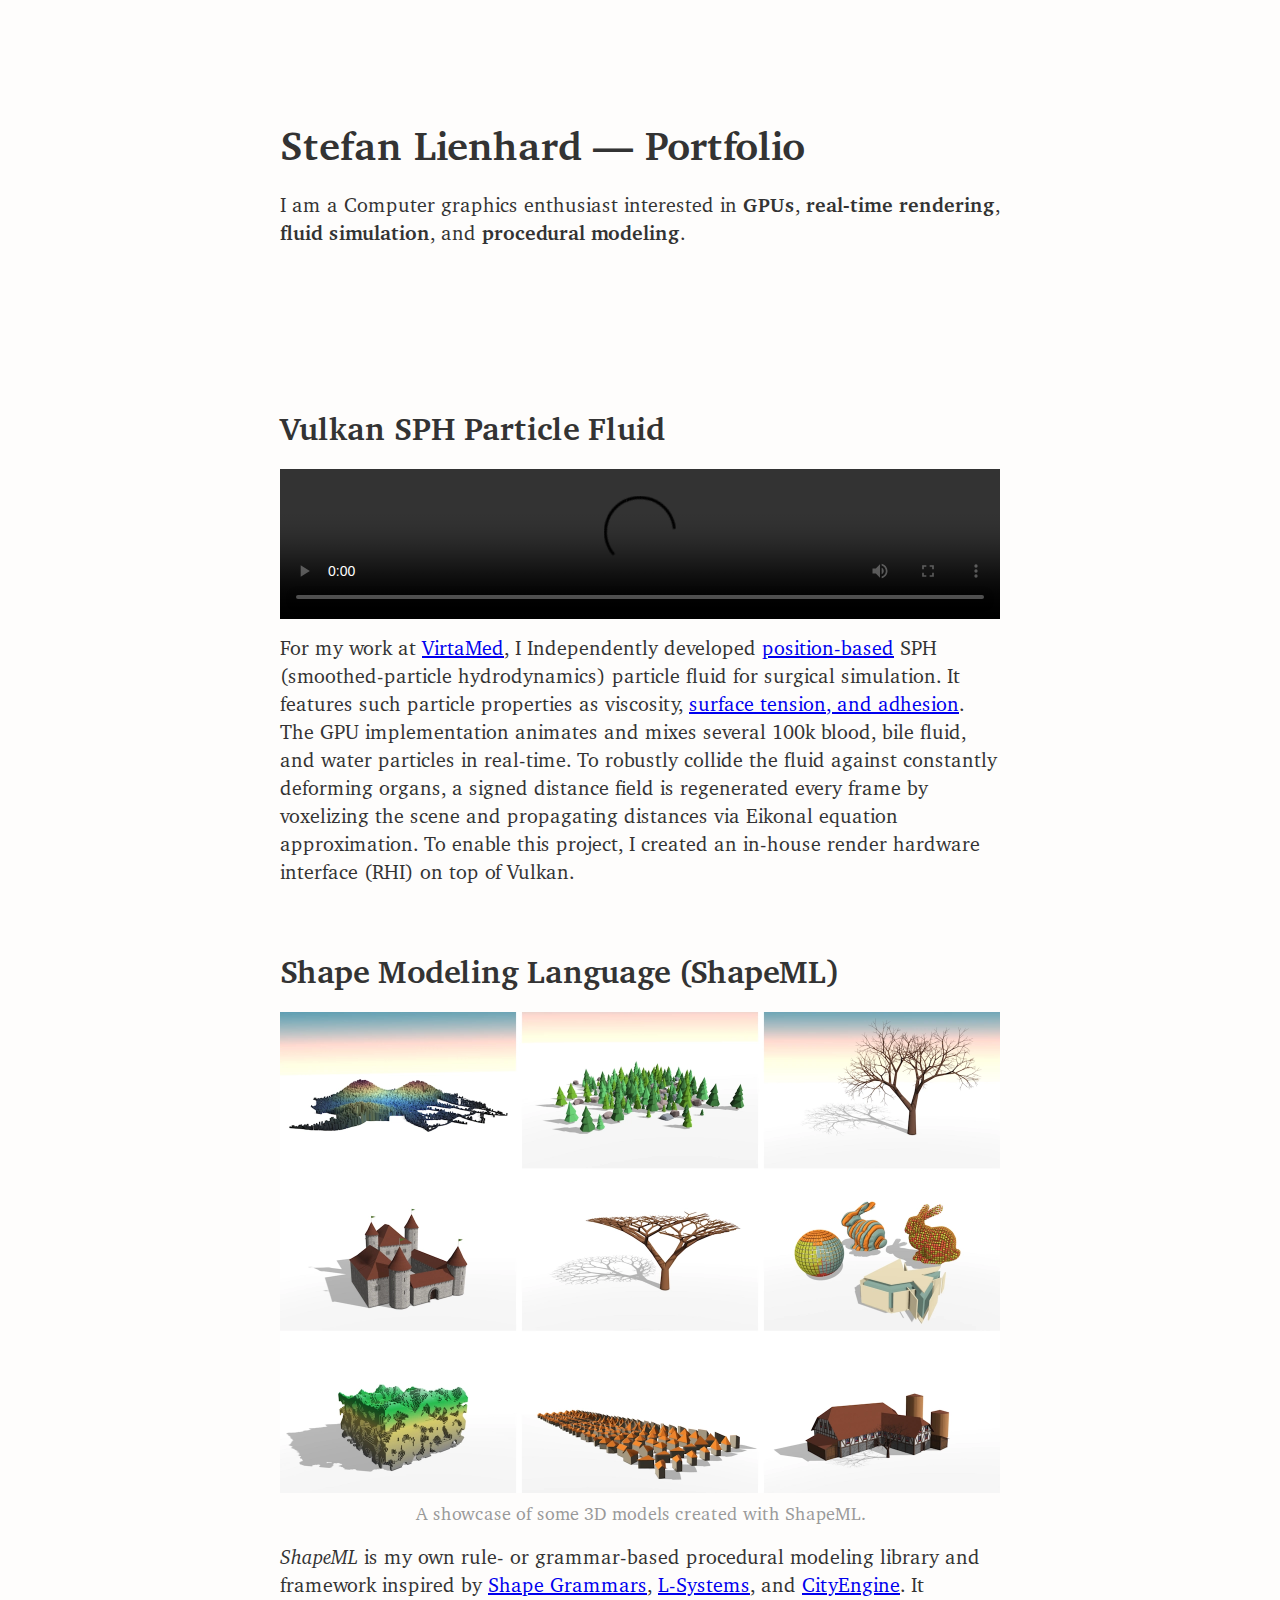
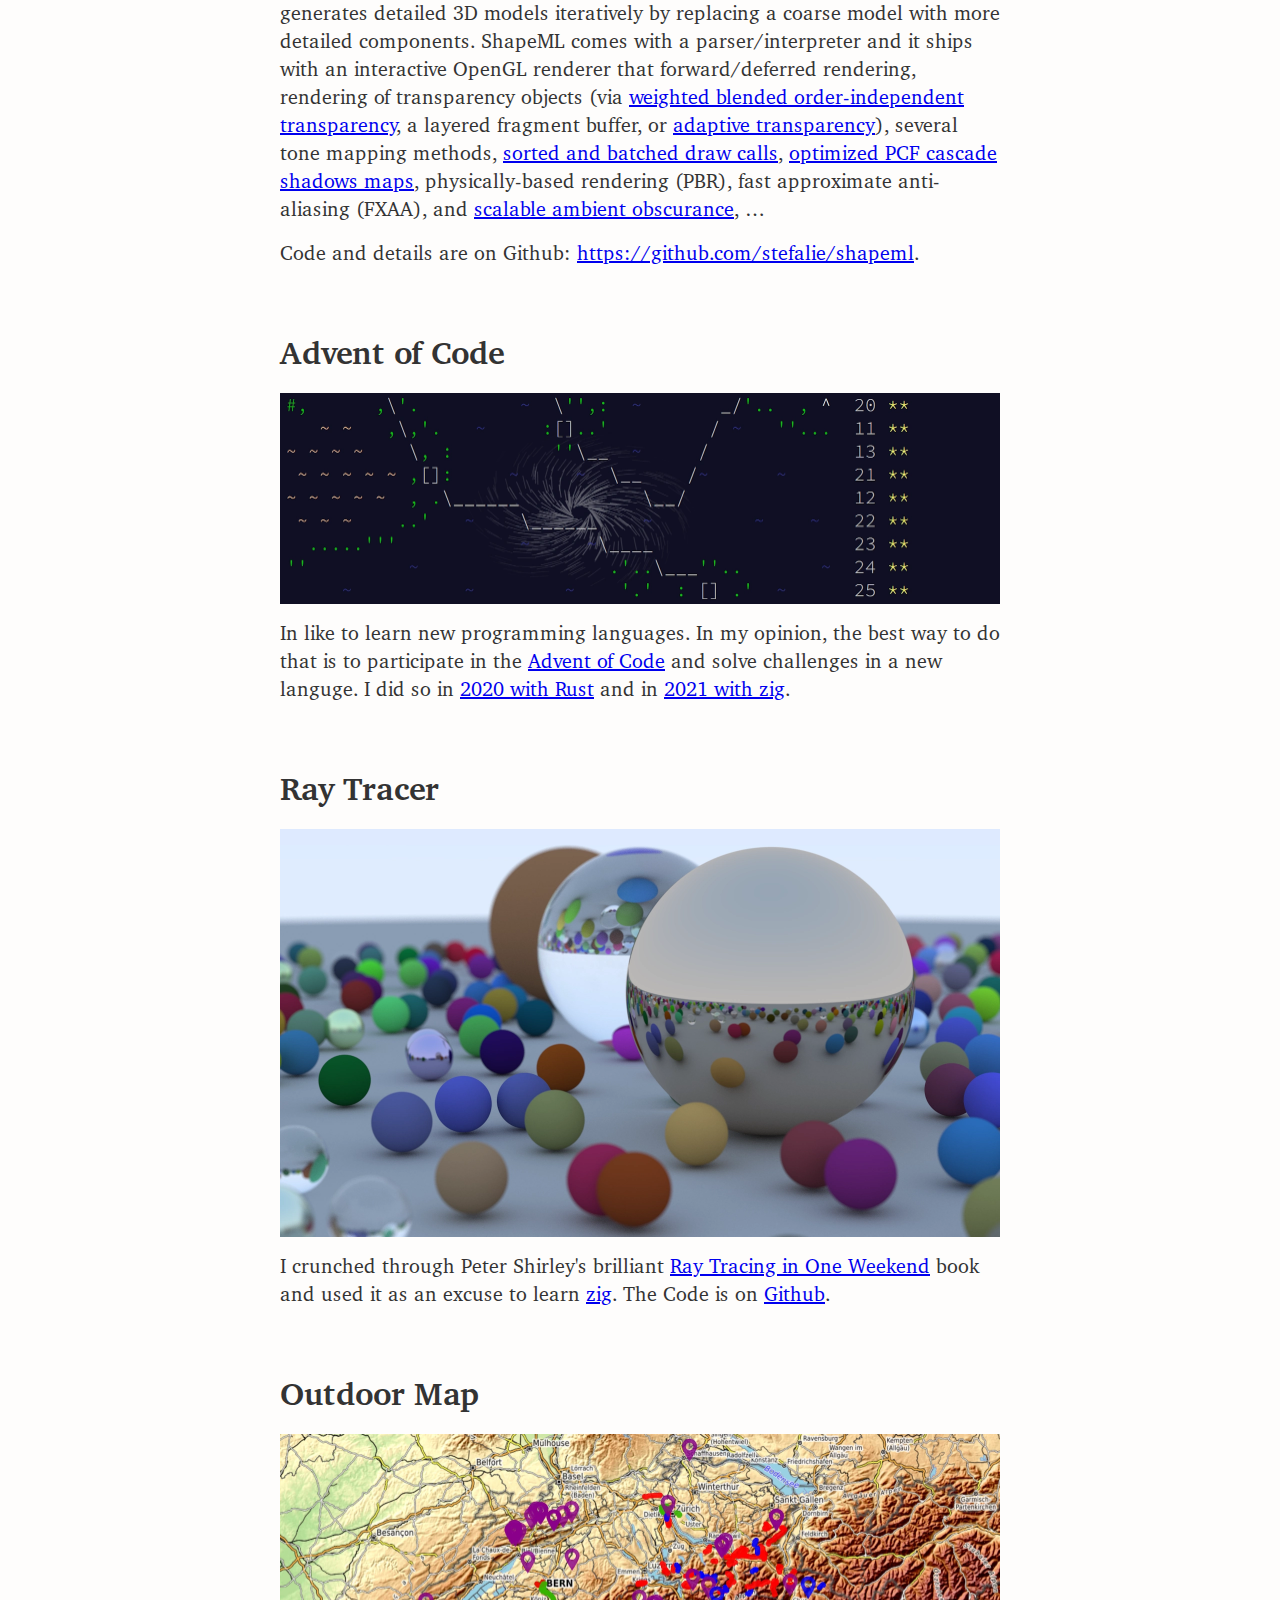
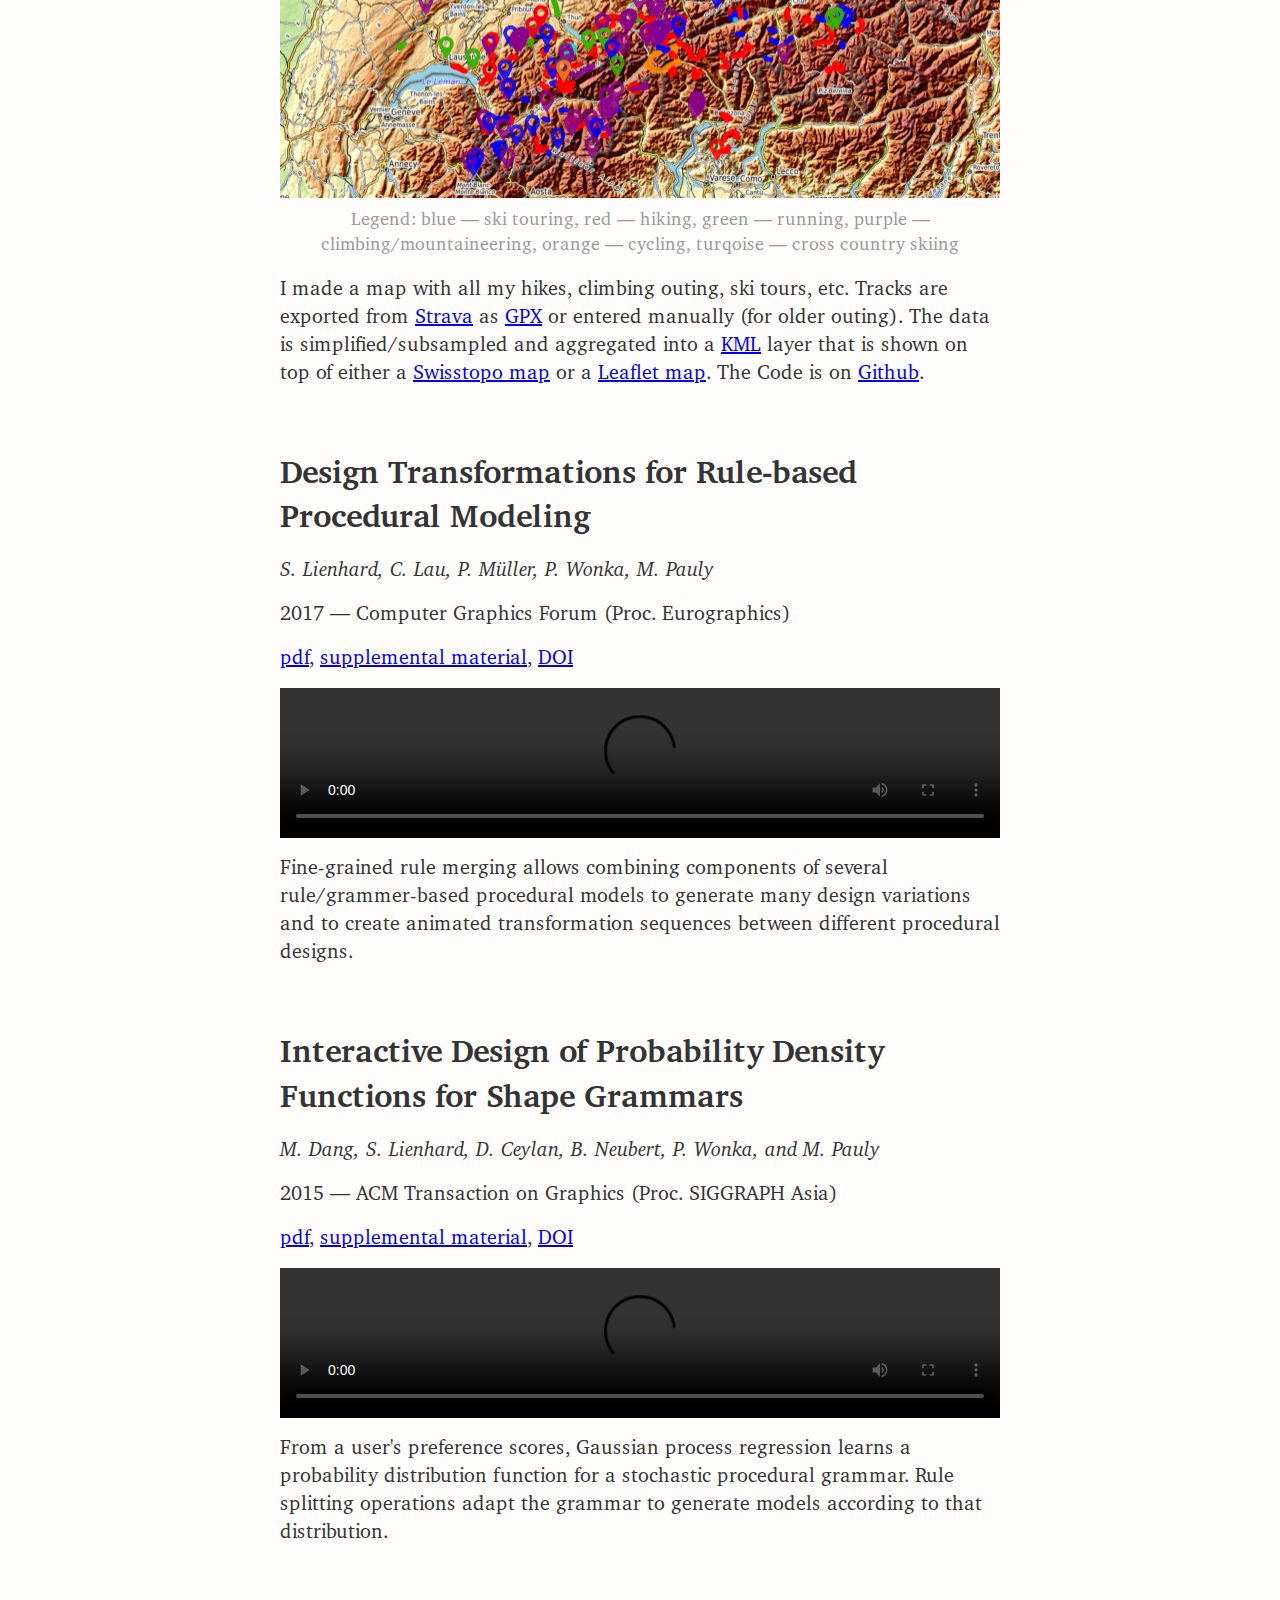
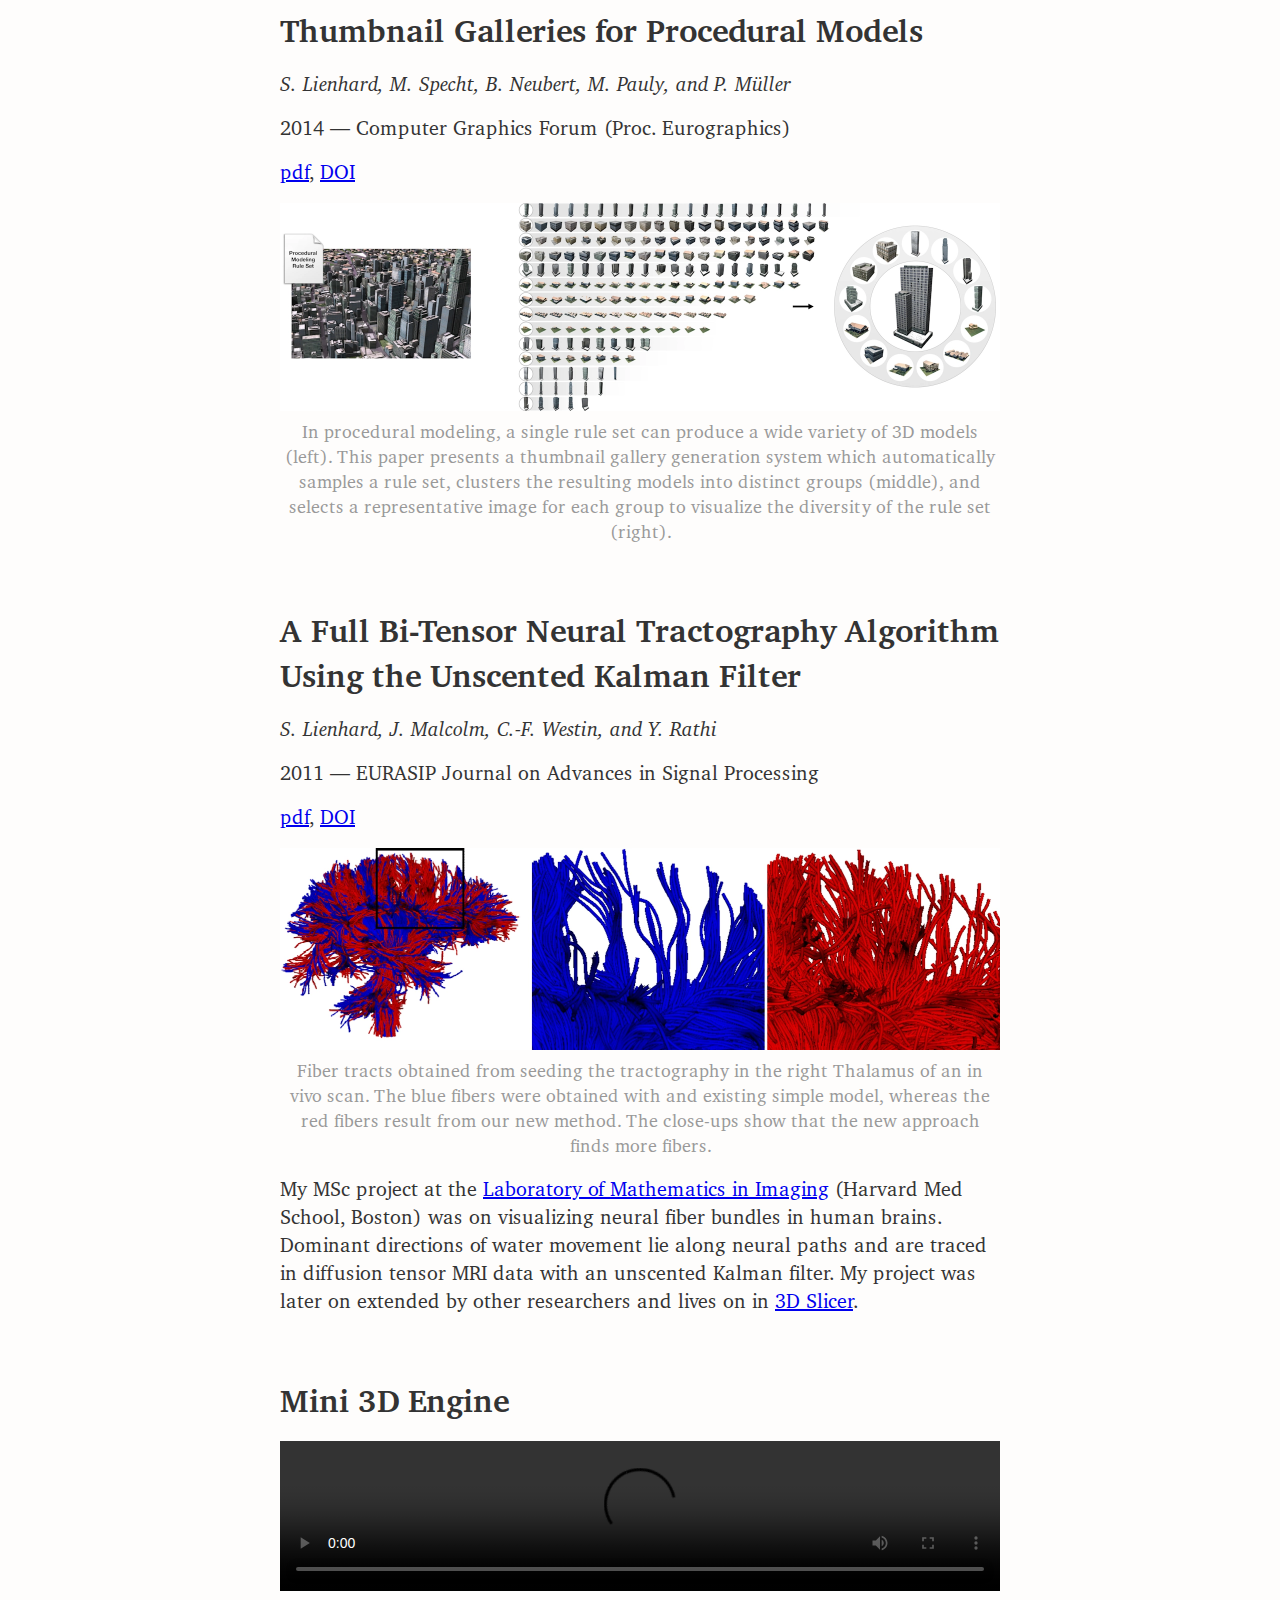
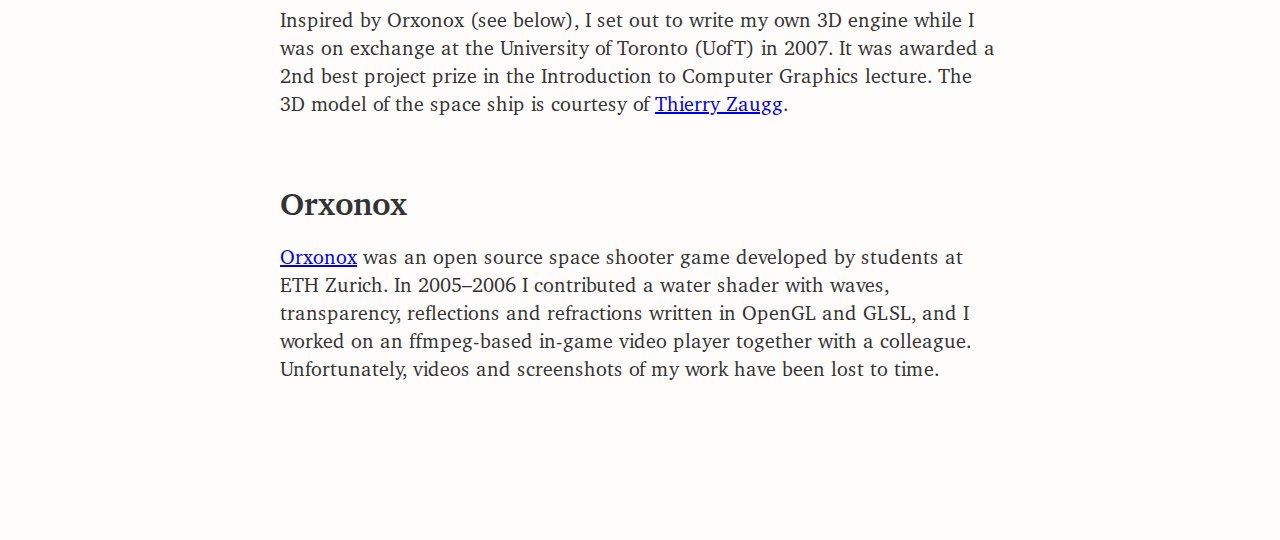
==== portfolio/index.html @ a0f3f2ef "add portfolio" ====
<!DOCTYPE html>
<html lang="en">
<head>
	<title>Stefan Lienhard — Portfolio</title>
	<meta charset="utf-8">
	<meta name="viewport" content="width=device-width, initial-scale=1">
	<link rel="stylesheet" href="style.css">
	<!-- <link rel="icon" href="sl_icon.svg"> -->
</head>
<body>
	<header>
		<h1>Stefan Lienhard — Portfolio</h1>
		<p>I am a Computer graphics enthusiast interested in <strong>GPUs</strong>, <strong>real-time rendering</strong>, <strong>fluid simulation</strong>, and <strong>procedural modeling</strong>.</p>
	</header>
	<main>
		<section>
			<h2>Vulkan SPH Particle Fluid</h2>
			<video src="images/vulkan_sph_particle_fluid.webm" controls=""></video>
			<p>For my work at <a href="https://www.virtamed.com">VirtaMed</a>, I Independently developed <a href="https://blog.mmacklin.com/2013/04/24/position-based-fluids/">position-based</a> SPH (smoothed-particle hydrodynamics) particle fluid for surgical simulation. It features such particle properties as viscosity, <a href="https://cg.informatik.uni-freiburg.de/publications/2013_SIGGRAPHASIA_surfaceTensionAdhesion.pdf">surface tension, and adhesion</a>. The GPU implementation animates and mixes several 100k blood, bile fluid, and water particles in real-time. To robustly collide the fluid against constantly deforming organs, a signed distance field is regenerated every frame by voxelizing the scene and propagating distances via Eikonal equation approximation. To enable this project, I created an in-house render hardware interface (RHI) on top of Vulkan.</p>
		</section>
		<section>
			<h2>Shape Modeling Language (ShapeML)</h2>
			<figure>
				<a href="https://github.com/stefalie/shapeml"><img src="images/shapeml.webp" alt="Screenshots of several ShapeML scenes."></a>
				<figcaption>A showcase of some 3D models created with ShapeML.</figcaption>
			</figure>
			<p><em>ShapeML</em> is my own rule- or grammar-based procedural modeling library and framework inspired by <a href="https://en.wikipedia.org/wiki/Shape_grammar">Shape Grammars</a>, <a href="https://en.wikipedia.org/wiki/L-system">L-Systems</a>, and <a href="https://www.esri.com/en-us/arcgis/products/arcgis-cityengine/overview">CityEngine</a>. It generates detailed 3D models iteratively by replacing a coarse model with more detailed components. ShapeML comes with a parser/interpreter and it ships with an interactive OpenGL renderer that forward/deferred rendering, rendering of transparency objects (via <a href="http://jcgt.org/published/0002/02/09/">weighted blended order-independent transparency</a>, a layered fragment buffer, or <a href="https://software.intel.com/content/www/us/en/develop/articles/adaptive-transparency-hpg-2011.html">adaptive transparency</a>), several tone mapping methods, <a href="http://realtimecollisiondetection.net/blog/?p=86">sorted and batched draw calls</a>, <a href="http://the-witness.net/news/2013/09/shadow-mapping-summary-part-1/">optimized PCF cascade shadows maps</a>, physically-based rendering (PBR), fast approximate anti-aliasing (FXAA), and <a href="https://casual-effects.com/research/McGuire2012SAO/index.html">scalable ambient obscurance</a>, …</p>
			<p>Code and details are on Github: <a href="https://github.com/stefalie/shapeml">https://github.com/stefalie/shapeml</a>.</p>
		</section>
		<section>
			<h2>Advent of Code</h2>
			<img src="images/advent_of_code.webp" alt="Screenshot of the puzzle overview on the Advent of Code website.">
			<p>In like to learn new programming languages. In my opinion, the best way to do that is to participate in the <a href="https://adventofcode.com">Advent of Code</a> and solve challenges in a new languge. I did so in <a href="https://github.com/stefalie/aoc2020">2020 with Rust</a> and in <a href="https://github.com/stefalie/aoc2021">2021 with zig</a>.</p>
		</section>
		<section>
			<h2>Ray Tracer</h2>
			<a href="https://github.com/stefalie/raytracer"><img src="images/ray_tracer.webp" alt="Many ray traced spheres."></a>
			<p>I crunched through Peter Shirley's brilliant <a href="https://raytracing.github.io">Ray Tracing in One Weekend</a> book and used it as an excuse to learn <a href="https://ziglang.org">zig</a>. The Code is on <a href="https://github.com/stefalie/raytracer">Github</a>.</p>
		</section>
		<section>
			<h2>Outdoor Map</h2>
			<figure>
				<a href="https://map.lienhard.io"><img src="images/outdoor_map.webp" alt="A map of Switzerland with markers for various sports outings."></a>
				<figcaption>Legend: blue — ski touring, red — hiking, green — running, purple — climbing/mountaineering, orange — cycling, turqoise — cross country skiing</figcaption>
			</figure>
			<p>I made a map with all my hikes, climbing outing, ski tours, etc. Tracks are exported from <a href="https://www.strava.com/athletes/673092">Strava</a> as <a href="https://en.wikipedia.org/wiki/GPS_Exchange_Format">GPX</a> or entered manually (for older outing). The data is simplified/subsampled and aggregated into a <a href="https://en.wikipedia.org/wiki/Keyhole_Markup_Language">KML</a> layer that is shown on top of either a <a href="https://map.lienhard.io">Swisstopo map</a> or a <a href="https://map.lienhard.io/leaflet.html">Leaflet map</a>. The Code is on <a href="https://github.com/stefalie/map.lienhard.io">Github</a>.</p>
		</section>
		<section>
			<h2>Design Transformations for Rule-based Procedural Modeling</h2>
			<p><em>S. Lienhard, C. Lau, P. Müller, P. Wonka, M. Pauly</em></p>
			<p>2017 &mdash; Computer Graphics Forum (Proc. Eurographics)</p>
			<p><a href="images/design_transformations_eg17.pdf">pdf</a>, <a href="images/design_transformations_eg17_supplemental_material.zip">supplemental material</a>, <a href="https://doi.org/10.1111/cgf.13105">DOI</a></p>
			<video src="images/design_transformations_eg17.webm" controls=""></video>
			<p>Fine-grained rule merging allows combining components of several rule/grammer-based procedural models to generate many design variations and to create animated transformation sequences between different procedural designs.</p>
		</section>
		<section>
			<h2>Interactive Design of Probability Density Functions for Shape Grammars</h2>
			<p><em>M. Dang, S. Lienhard, D. Ceylan, B. Neubert, P. Wonka, and M. Pauly</em></p>
			<p>2015 &mdash; ACM Transaction on Graphics (Proc. SIGGRAPH Asia)</p>
			<p><a href="images/grammer_pdf_design_siga15.pdf">pdf</a>, <a href="images/grammer_pdf_design_siga15_supplemental_material.pdf">supplemental material</a>, <a href="https://doi.org/10.1145/2816795.2818069">DOI</a></p>
			<video src="images/grammer_pdf_design_siga15.webm" controls=""></video>
			<p>From a user's preference scores, Gaussian process regression learns a probability distribution function for a stochastic procedural grammar. Rule splitting operations adapt the grammar to generate models according to that distribution.</p>
		</section>
		<section>
			<h2>Thumbnail Galleries for Procedural Models</h2>
			<p><em>S. Lienhard, M. Specht, B. Neubert, M. Pauly, and P. Müller</em></p>
			<p>2014 &mdash; Computer Graphics Forum (Proc. Eurographics)</p>
			<p><a href="images/thumbnails_galleries_eg14.pdf">pdf</a>, <a href="https://doi.org/10.1111/cgf.12317">DOI</a></p>
			<figure>
				<img src="images/thumbnails_galleries_eg14.webp" alt="Overview of the thumbnail gallery generation pipeline presented in the paper.">
				<figcaption>In procedural modeling, a single rule set can produce a wide variety of 3D models (left). This paper presents a thumbnail gallery generation system which automatically samples a rule set, clusters the resulting models into distinct groups (middle), and selects a representative image for each group to visualize the diversity of the rule set (right).</figcaption>
			</figure>
		</section>
		<section>
			<h2>A Full Bi-Tensor Neural Tractography Algorithm Using the Unscented Kalman Filter</h2>
			<p><em>S. Lienhard, J. Malcolm, C.-F. Westin, and Y. Rathi</em></p>
			<p>2011 &mdash; EURASIP Journal on Advances in Signal Processing</p>
			<p><a href="images/bi-tensor_tractography_eurasip11.pdf">pdf</a>, <a href="https://doi.org/10.1186/1687-6180-2011-77">DOI</a></p>
			<figure>
				<img src="images/bi-tensor_tractography_eurasip11.webp" alt="Neural fiber tracts found by two different tractography methods.">
				<figcaption>Fiber tracts obtained from seeding the tractography in the right Thalamus of an in vivo scan. The blue fibers were obtained with and existing simple model, whereas the red fibers result from our new method. The close-ups show that the new approach finds more fibers.</figcaption>
			</figure>
			<p>My MSc project at the <a href="https://lmi.med.harvard.edu">Laboratory of Mathematics in Imaging</a> (Harvard Med School, Boston) was on visualizing neural fiber bundles in human brains. Dominant directions of water movement lie along neural paths and are traced in diffusion tensor MRI data with an unscented Kalman filter. My project was later on extended by other researchers and lives on in <a href="https://www.slicer.org/wiki/Documentation/4.10/Modules/UKFTractography">3D Slicer</a>.</p>
		</section>
		<section>
			<h2>Mini 3D Engine</h2>
			<video src="images/mini_3d_engine.webm" controls=""></video>
			<p>Inspired by Orxonox (see below), I set out to write my own 3D engine while I was on exchange at the University of Toronto (UofT) in 2007. It was awarded a 2nd best project prize in the Introduction to Computer Graphics lecture. The 3D model of the space ship is courtesy of <a href="https://bediff.ch">Thierry Zaugg</a>.</p>
		</section>
		<section id="orxonox">
			<h2>Orxonox</h2>
			<p><a href="https://www.orxonox.net">Orxonox</a> was an open source space shooter game developed by students at ETH Zurich. In 2005–2006 I contributed a water shader with waves, transparency, reflections and refractions written in OpenGL and GLSL, and I worked on an ffmpeg-based in-game video player together with a colleague. Unfortunately, videos and screenshots of my work have been lost to time.</p>
		</section>
	</main>
	<footer>
		<!-- <p>We don't like empty footers.</p> -->
	</footer>
</body>
</html>
---- portfolio/style.css ----
:root {
	/* TODO check that all are used more than once */
	--color-bg: #f4f4f4;
	--color-border: #ccc;
	/*--color-bg-txt: #fffefd;*/
	--color-bg-txt: #fefdfc;
	--color-txt: #333;
	--color-txt-cap: #999;
	/*--color-txt-hl: #4779af;*/
	/*--color-hov: #d5405c;*/
}

* {
	box-sizing: border-box;
}

html {
	font: 125%/1.4 XCharter, serif;
}

body {
	margin: 0;
	color: var(--color-txt);
	background: var(--color-bg-txt);
}

/* apply these to first level section isntead */
header, main {
	padding: 40px;
	max-width: 800px;
	margin: 0 auto;
}
main {
	margin-bottom: 100px;
}

@font-face {
	font-family: XCharter;
	src: url("xcharter-roman_tmp.woff2");
	font-weight: normal;
	font-style: normal;
}
@font-face {
	font-family: XCharter;
	src: url("xcharter-bold_tmp.woff2");
	font-weight: bold;
	font-style: normal;
}
@font-face {
	font-family: XCharter;
	src: url("xcharter-italic_tmp.woff2");
	font-weight: normal;
	font-style: italic;
}

h1, h2, h3 {
	font-weight: bold;
	margin: 1.6em 0 0.8rem;
	margin: 2em 0 0.8rem;
}

h1 {
	font-size: 2rem;
}
h2 {
	font-size: 1.6rem;
}
h3 {
	font-size: 1.3rem;
}

/* TODO: do we want all this? */
p, pre, img, figure,
section > ol, section > ul {
	margin: 0.8rem 0;
}

figure {
	margin-left: 0;
	margin-right: 0;
}
section img,
figure img,
section video,
figure video {
	display: block;
	width: 720px;
	margin: 0.5rem 0;
}
figcaption {
	text-align: center;
	font-size: 0.9rem;
	color: var(--color-txt-cap);
}

@media screen and (max-width: 800px) {
	section img,
	figure img {
		width: 100%;
	}
}
@media screen and (max-width: 640px) {
	html {
		font-size: 110%;
	}
	main {
		padding: 20px;
	}
}
@media screen and (max-width: 480px) {
	html {
		font-size: 95%;
	}
}
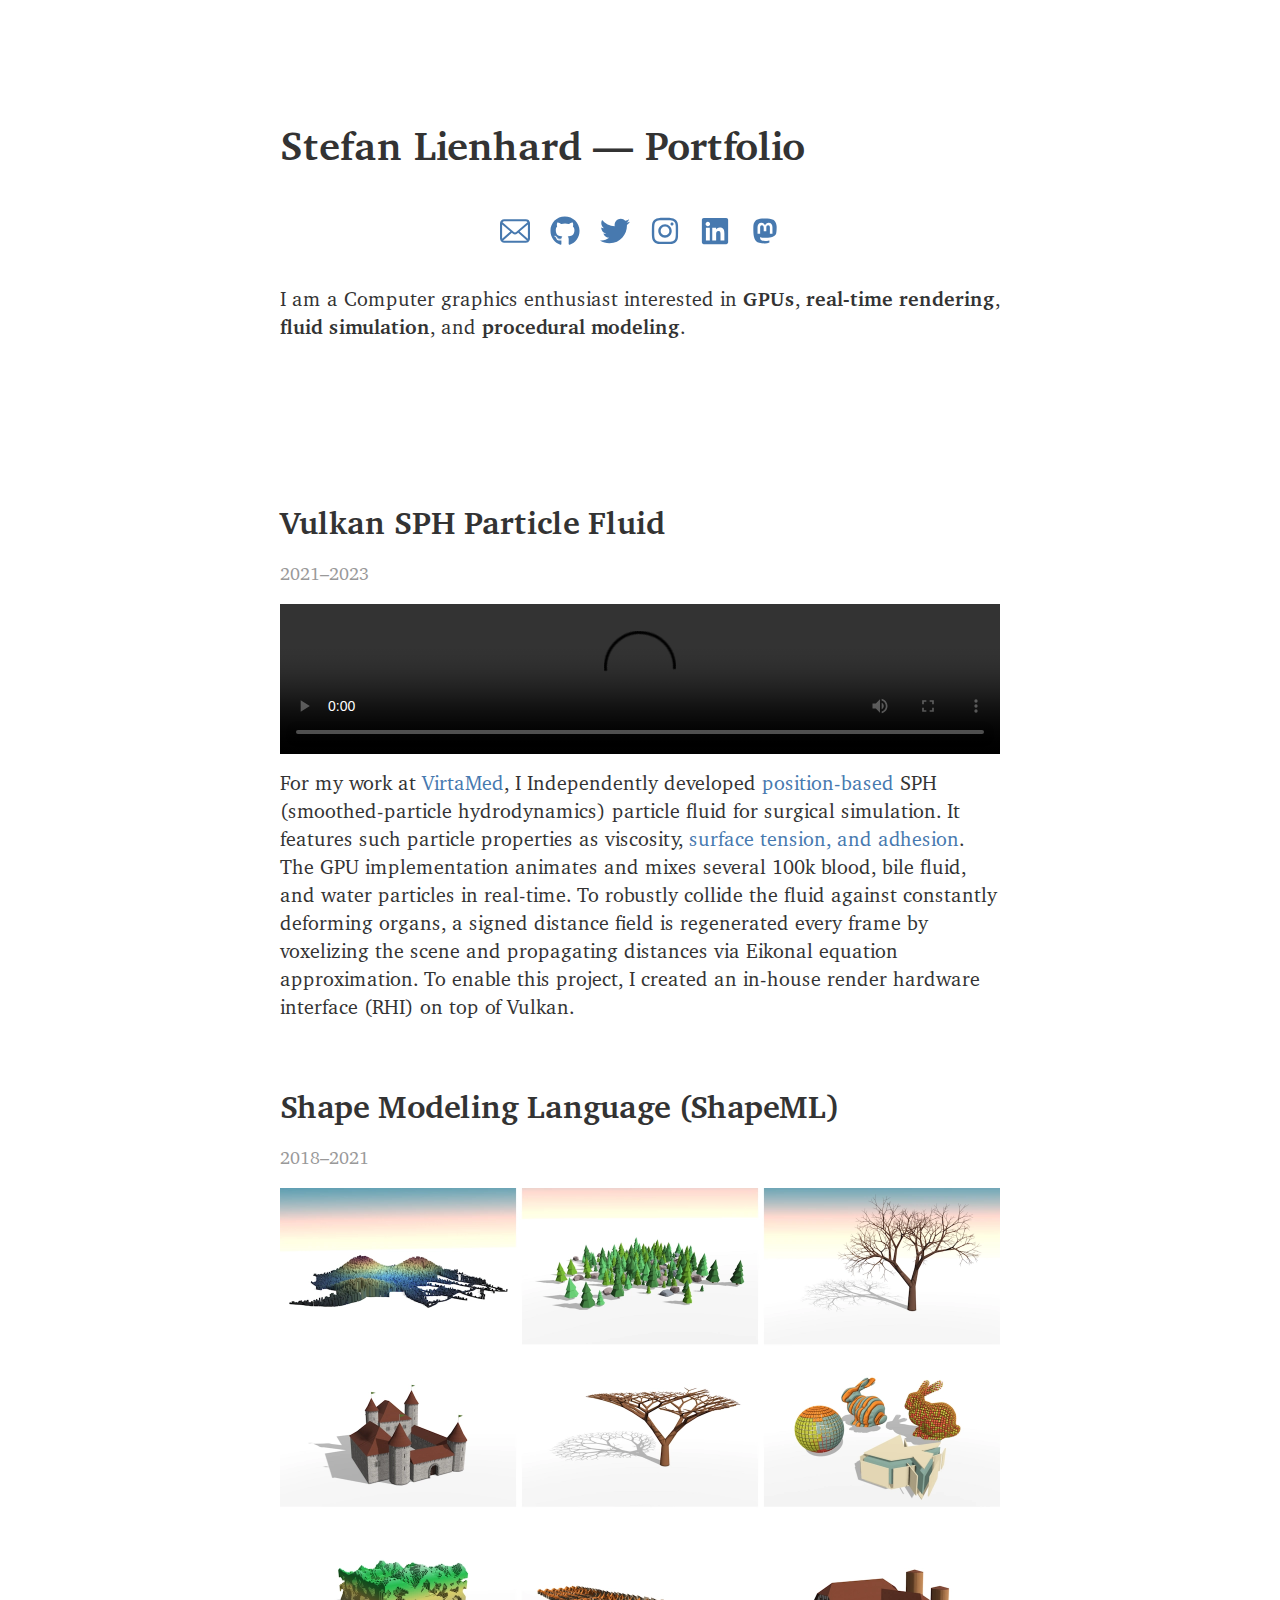
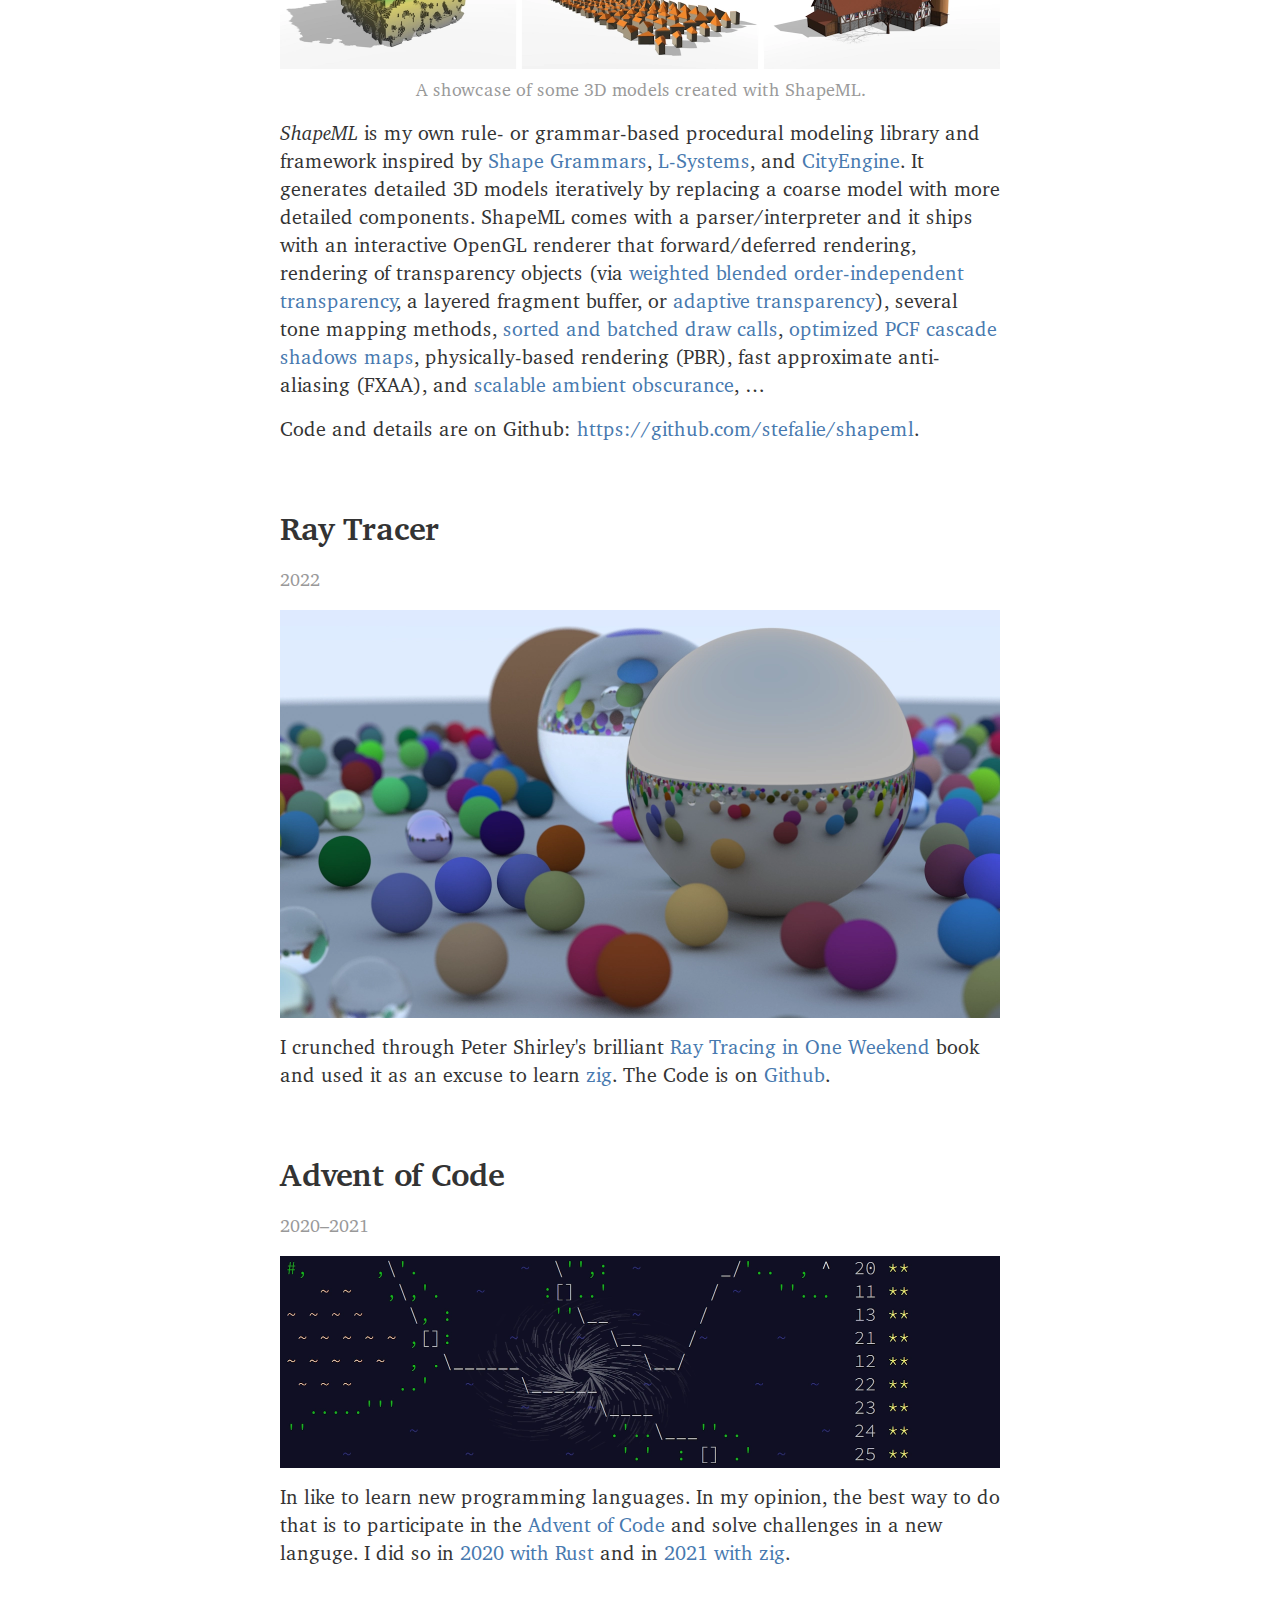
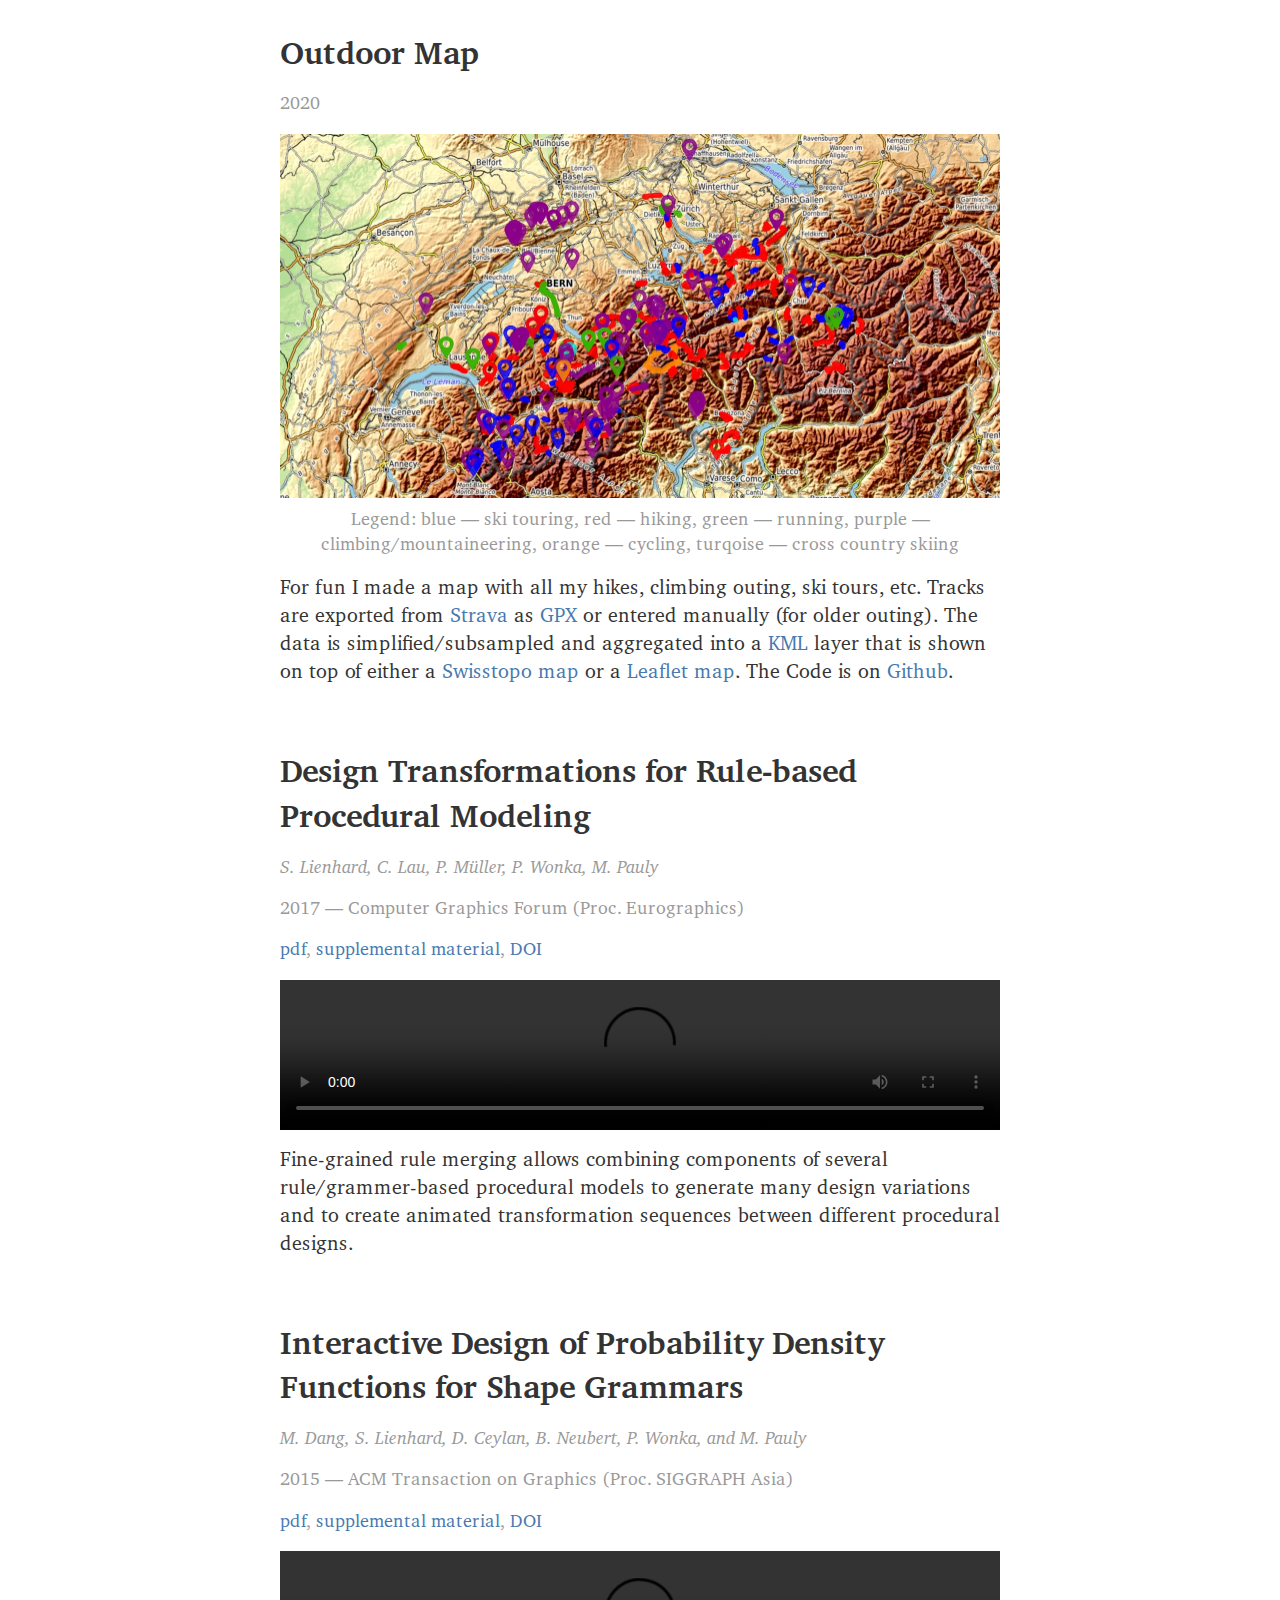
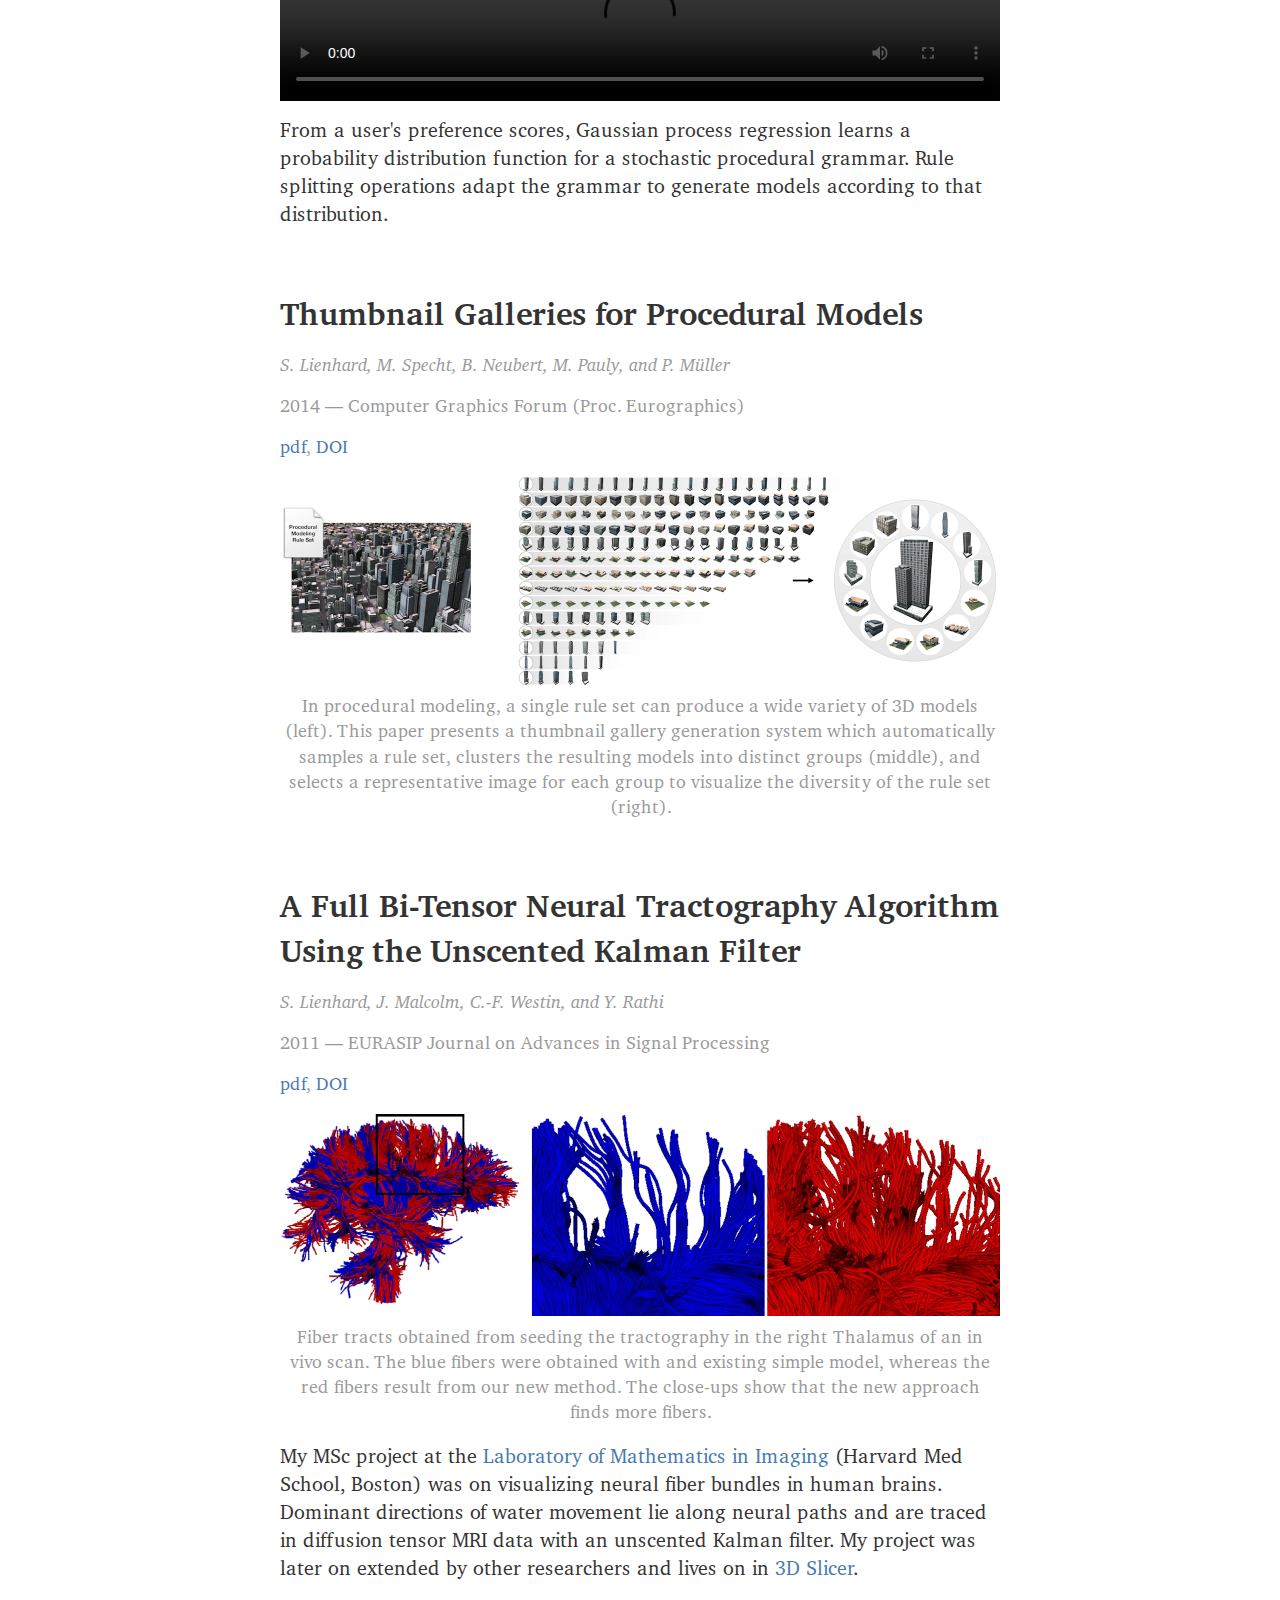
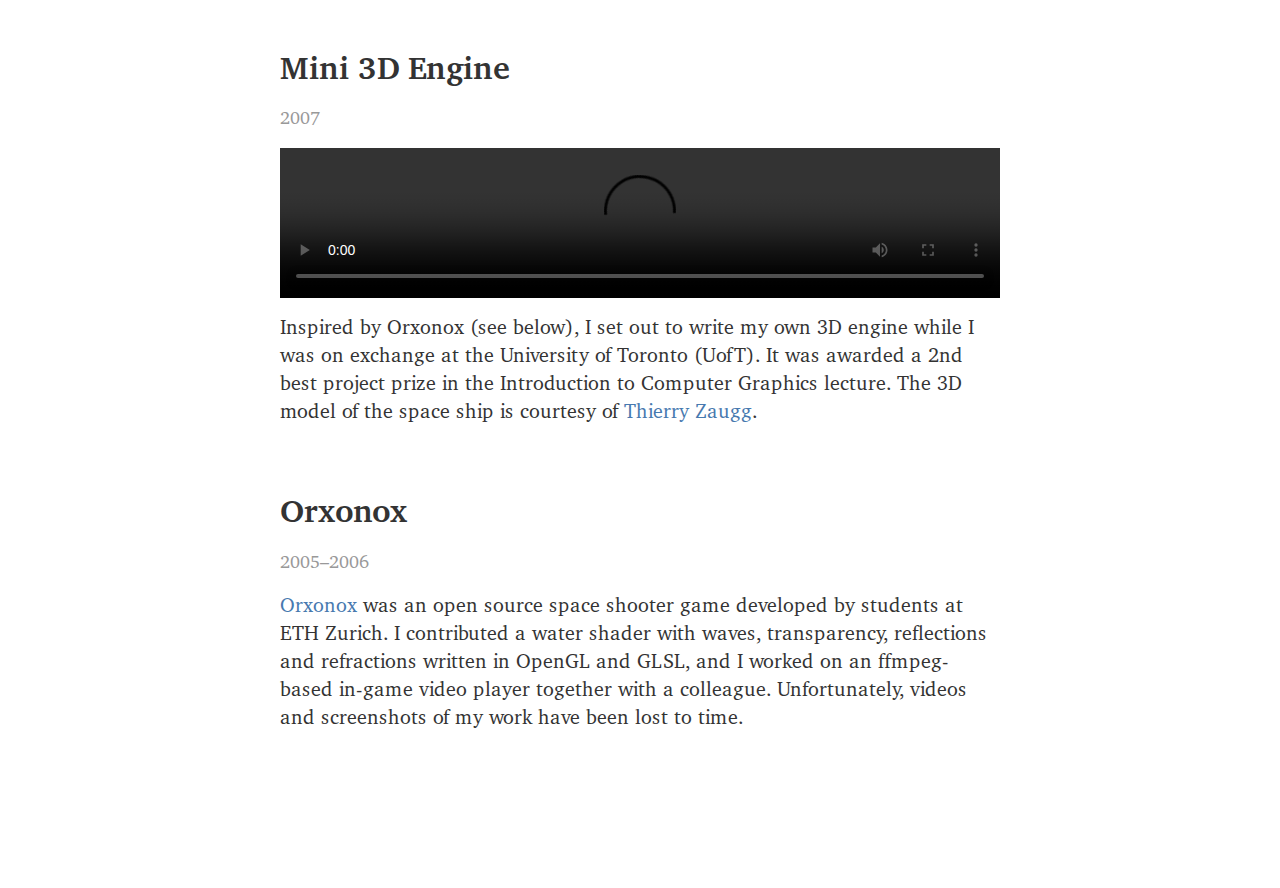
==== commit 99b28466: "asides; social icons; css cleanup" ====
--- a/portfolio/index.html
+++ b/portfolio/index.html
@@ -5,21 +5,35 @@
 	<meta charset="utf-8">
 	<meta name="viewport" content="width=device-width, initial-scale=1">
 	<link rel="stylesheet" href="style.css">
-	<!-- <link rel="icon" href="sl_icon.svg"> -->
 </head>
 <body>
 	<header>
 		<h1>Stefan Lienhard — Portfolio</h1>
+		<nav>
+			<a href="mailto:stefan@lienhard.io" aria-label="E-Mail address"><svg><use xlink:href="icons.svg#email"/></svg></a>
+			<!-- <a href="images/cv_stefan_lienhard.pdf" aria-label="CV pdf link"><svg><use xlink:href="icons.svg#cv"/></svg></a> -->
+			<a href="https://github.com/stefalie" aria-label="Github profile"><svg><use xlink:href="icons.svg#github"/></svg></a>
+			<a href="https://twitter.com/stefanlienhard" aria-label="Twitter profile"><svg><use xlink:href="icons.svg#twitter"/></svg></a>
+			<a href="https://www.instagram.com/stefan.lienhard" aria-label="Instagram profile"><svg><use xlink:href="icons.svg#instagram"/></svg></a>
+			<a href="https://www.linkedin.com/in/stefan-lienhard" aria-label="LinkedIn profile"><svg><use xlink:href="icons.svg#linkedin"/></svg></a>
+			<a href="https://mastodon.gamedev.place/@stefalie" aria-label="Mastodon profile"><svg><use xlink:href="icons.svg#mastodon"/></svg></a>
+		</nav>
 		<p>I am a Computer graphics enthusiast interested in <strong>GPUs</strong>, <strong>real-time rendering</strong>, <strong>fluid simulation</strong>, and <strong>procedural modeling</strong>.</p>
 	</header>
 	<main>
 		<section>
 			<h2>Vulkan SPH Particle Fluid</h2>
+			<aside>
+				<p>2021–2023</p>
+			</aside>
 			<video src="images/vulkan_sph_particle_fluid.webm" controls=""></video>
 			<p>For my work at <a href="https://www.virtamed.com">VirtaMed</a>, I Independently developed <a href="https://blog.mmacklin.com/2013/04/24/position-based-fluids/">position-based</a> SPH (smoothed-particle hydrodynamics) particle fluid for surgical simulation. It features such particle properties as viscosity, <a href="https://cg.informatik.uni-freiburg.de/publications/2013_SIGGRAPHASIA_surfaceTensionAdhesion.pdf">surface tension, and adhesion</a>. The GPU implementation animates and mixes several 100k blood, bile fluid, and water particles in real-time. To robustly collide the fluid against constantly deforming organs, a signed distance field is regenerated every frame by voxelizing the scene and propagating distances via Eikonal equation approximation. To enable this project, I created an in-house render hardware interface (RHI) on top of Vulkan.</p>
 		</section>
 		<section>
 			<h2>Shape Modeling Language (ShapeML)</h2>
+			<aside>
+				<p>2018–2021</p>
+			</aside>
 			<figure>
 				<a href="https://github.com/stefalie/shapeml"><img src="images/shapeml.webp" alt="Screenshots of several ShapeML scenes."></a>
 				<figcaption>A showcase of some 3D models created with ShapeML.</figcaption>
@@ -28,44 +42,59 @@
 			<p>Code and details are on Github: <a href="https://github.com/stefalie/shapeml">https://github.com/stefalie/shapeml</a>.</p>
 		</section>
 		<section>
+			<h2>Ray Tracer</h2>
+			<aside>
+				<p>2022</p>
+			</aside>
+			<a href="https://github.com/stefalie/raytracer"><img src="images/ray_tracer.webp" alt="Many ray traced spheres."></a>
+			<p>I crunched through Peter Shirley's brilliant <a href="https://raytracing.github.io">Ray Tracing in One Weekend</a> book and used it as an excuse to learn <a href="https://ziglang.org">zig</a>. The Code is on <a href="https://github.com/stefalie/raytracer">Github</a>.</p>
+		</section>
+		<section>
 			<h2>Advent of Code</h2>
+			<aside>
+				<p>2020–2021</p>
+			</aside>
 			<img src="images/advent_of_code.webp" alt="Screenshot of the puzzle overview on the Advent of Code website.">
 			<p>In like to learn new programming languages. In my opinion, the best way to do that is to participate in the <a href="https://adventofcode.com">Advent of Code</a> and solve challenges in a new languge. I did so in <a href="https://github.com/stefalie/aoc2020">2020 with Rust</a> and in <a href="https://github.com/stefalie/aoc2021">2021 with zig</a>.</p>
 		</section>
 		<section>
-			<h2>Ray Tracer</h2>
-			<a href="https://github.com/stefalie/raytracer"><img src="images/ray_tracer.webp" alt="Many ray traced spheres."></a>
-			<p>I crunched through Peter Shirley's brilliant <a href="https://raytracing.github.io">Ray Tracing in One Weekend</a> book and used it as an excuse to learn <a href="https://ziglang.org">zig</a>. The Code is on <a href="https://github.com/stefalie/raytracer">Github</a>.</p>
-		</section>
-		<section>
 			<h2>Outdoor Map</h2>
+			<aside>
+				<p>2020</p>
+			</aside>
 			<figure>
 				<a href="https://map.lienhard.io"><img src="images/outdoor_map.webp" alt="A map of Switzerland with markers for various sports outings."></a>
 				<figcaption>Legend: blue — ski touring, red — hiking, green — running, purple — climbing/mountaineering, orange — cycling, turqoise — cross country skiing</figcaption>
 			</figure>
-			<p>I made a map with all my hikes, climbing outing, ski tours, etc. Tracks are exported from <a href="https://www.strava.com/athletes/673092">Strava</a> as <a href="https://en.wikipedia.org/wiki/GPS_Exchange_Format">GPX</a> or entered manually (for older outing). The data is simplified/subsampled and aggregated into a <a href="https://en.wikipedia.org/wiki/Keyhole_Markup_Language">KML</a> layer that is shown on top of either a <a href="https://map.lienhard.io">Swisstopo map</a> or a <a href="https://map.lienhard.io/leaflet.html">Leaflet map</a>. The Code is on <a href="https://github.com/stefalie/map.lienhard.io">Github</a>.</p>
+			<p>For fun I made a map with all my hikes, climbing outing, ski tours, etc. Tracks are exported from <a href="https://www.strava.com/athletes/673092">Strava</a> as <a href="https://en.wikipedia.org/wiki/GPS_Exchange_Format">GPX</a> or entered manually (for older outing). The data is simplified/subsampled and aggregated into a <a href="https://en.wikipedia.org/wiki/Keyhole_Markup_Language">KML</a> layer that is shown on top of either a <a href="https://map.lienhard.io">Swisstopo map</a> or a <a href="https://map.lienhard.io/leaflet.html">Leaflet map</a>. The Code is on <a href="https://github.com/stefalie/map.lienhard.io">Github</a>.</p>
 		</section>
 		<section>
 			<h2>Design Transformations for Rule-based Procedural Modeling</h2>
-			<p><em>S. Lienhard, C. Lau, P. Müller, P. Wonka, M. Pauly</em></p>
-			<p>2017 &mdash; Computer Graphics Forum (Proc. Eurographics)</p>
-			<p><a href="images/design_transformations_eg17.pdf">pdf</a>, <a href="images/design_transformations_eg17_supplemental_material.zip">supplemental material</a>, <a href="https://doi.org/10.1111/cgf.13105">DOI</a></p>
+			<aside>
+				<p><em>S. Lienhard, C. Lau, P. Müller, P. Wonka, M. Pauly</em></p>
+				<p>2017 — Computer Graphics Forum (Proc. Eurographics)</p>
+				<p><a href="images/design_transformations_eg17.pdf">pdf</a>, <a href="images/design_transformations_eg17_supplemental_material.zip">supplemental material</a>, <a href="https://doi.org/10.1111/cgf.13105">DOI</a></p>
+			</aside>
 			<video src="images/design_transformations_eg17.webm" controls=""></video>
 			<p>Fine-grained rule merging allows combining components of several rule/grammer-based procedural models to generate many design variations and to create animated transformation sequences between different procedural designs.</p>
 		</section>
 		<section>
 			<h2>Interactive Design of Probability Density Functions for Shape Grammars</h2>
-			<p><em>M. Dang, S. Lienhard, D. Ceylan, B. Neubert, P. Wonka, and M. Pauly</em></p>
-			<p>2015 &mdash; ACM Transaction on Graphics (Proc. SIGGRAPH Asia)</p>
-			<p><a href="images/grammer_pdf_design_siga15.pdf">pdf</a>, <a href="images/grammer_pdf_design_siga15_supplemental_material.pdf">supplemental material</a>, <a href="https://doi.org/10.1145/2816795.2818069">DOI</a></p>
+			<aside>
+				<p><em>M. Dang, S. Lienhard, D. Ceylan, B. Neubert, P. Wonka, and M. Pauly</em></p>
+				<p>2015 — ACM Transaction on Graphics (Proc. SIGGRAPH Asia)</p>
+				<p><a href="images/grammer_pdf_design_siga15.pdf">pdf</a>, <a href="images/grammer_pdf_design_siga15_supplemental_material.pdf">supplemental material</a>, <a href="https://doi.org/10.1145/2816795.2818069">DOI</a></p>
+			</aside>
 			<video src="images/grammer_pdf_design_siga15.webm" controls=""></video>
 			<p>From a user's preference scores, Gaussian process regression learns a probability distribution function for a stochastic procedural grammar. Rule splitting operations adapt the grammar to generate models according to that distribution.</p>
 		</section>
 		<section>
 			<h2>Thumbnail Galleries for Procedural Models</h2>
-			<p><em>S. Lienhard, M. Specht, B. Neubert, M. Pauly, and P. Müller</em></p>
-			<p>2014 &mdash; Computer Graphics Forum (Proc. Eurographics)</p>
-			<p><a href="images/thumbnails_galleries_eg14.pdf">pdf</a>, <a href="https://doi.org/10.1111/cgf.12317">DOI</a></p>
+			<aside>
+				<p><em>S. Lienhard, M. Specht, B. Neubert, M. Pauly, and P. Müller</em></p>
+				<p>2014 — Computer Graphics Forum (Proc. Eurographics)</p>
+				<p><a href="images/thumbnails_galleries_eg14.pdf">pdf</a>, <a href="https://doi.org/10.1111/cgf.12317">DOI</a></p>
+			</aside>
 			<figure>
 				<img src="images/thumbnails_galleries_eg14.webp" alt="Overview of the thumbnail gallery generation pipeline presented in the paper.">
 				<figcaption>In procedural modeling, a single rule set can produce a wide variety of 3D models (left). This paper presents a thumbnail gallery generation system which automatically samples a rule set, clusters the resulting models into distinct groups (middle), and selects a representative image for each group to visualize the diversity of the rule set (right).</figcaption>
@@ -73,9 +102,11 @@
 		</section>
 		<section>
 			<h2>A Full Bi-Tensor Neural Tractography Algorithm Using the Unscented Kalman Filter</h2>
-			<p><em>S. Lienhard, J. Malcolm, C.-F. Westin, and Y. Rathi</em></p>
-			<p>2011 &mdash; EURASIP Journal on Advances in Signal Processing</p>
-			<p><a href="images/bi-tensor_tractography_eurasip11.pdf">pdf</a>, <a href="https://doi.org/10.1186/1687-6180-2011-77">DOI</a></p>
+			<aside>
+				<p><em>S. Lienhard, J. Malcolm, C.-F. Westin, and Y. Rathi</em></p>
+				<p>2011 — EURASIP Journal on Advances in Signal Processing</p>
+				<p><a href="images/bi-tensor_tractography_eurasip11.pdf">pdf</a>, <a href="https://doi.org/10.1186/1687-6180-2011-77">DOI</a></p>
+			</aside>
 			<figure>
 				<img src="images/bi-tensor_tractography_eurasip11.webp" alt="Neural fiber tracts found by two different tractography methods.">
 				<figcaption>Fiber tracts obtained from seeding the tractography in the right Thalamus of an in vivo scan. The blue fibers were obtained with and existing simple model, whereas the red fibers result from our new method. The close-ups show that the new approach finds more fibers.</figcaption>
@@ -84,16 +115,19 @@
 		</section>
 		<section>
 			<h2>Mini 3D Engine</h2>
+			<aside>
+				<p>2007</p>
+			</aside>
 			<video src="images/mini_3d_engine.webm" controls=""></video>
-			<p>Inspired by Orxonox (see below), I set out to write my own 3D engine while I was on exchange at the University of Toronto (UofT) in 2007. It was awarded a 2nd best project prize in the Introduction to Computer Graphics lecture. The 3D model of the space ship is courtesy of <a href="https://bediff.ch">Thierry Zaugg</a>.</p>
+			<p>Inspired by Orxonox (see below), I set out to write my own 3D engine while I was on exchange at the University of Toronto (UofT). It was awarded a 2nd best project prize in the Introduction to Computer Graphics lecture. The 3D model of the space ship is courtesy of <a href="https://bediff.ch">Thierry Zaugg</a>.</p>
 		</section>
 		<section id="orxonox">
 			<h2>Orxonox</h2>
-			<p><a href="https://www.orxonox.net">Orxonox</a> was an open source space shooter game developed by students at ETH Zurich. In 2005–2006 I contributed a water shader with waves, transparency, reflections and refractions written in OpenGL and GLSL, and I worked on an ffmpeg-based in-game video player together with a colleague. Unfortunately, videos and screenshots of my work have been lost to time.</p>
+			<aside>
+				<p>2005–2006</p>
+			</aside>
+			<p><a href="https://www.orxonox.net">Orxonox</a> was an open source space shooter game developed by students at ETH Zurich. I contributed a water shader with waves, transparency, reflections and refractions written in OpenGL and GLSL, and I worked on an ffmpeg-based in-game video player together with a colleague. Unfortunately, videos and screenshots of my work have been lost to time.</p>
 		</section>
 	</main>
-	<footer>
-		<!-- <p>We don't like empty footers.</p> -->
-	</footer>
 </body>
 </html>
--- a/portfolio/style.css
+++ b/portfolio/style.css
@@ -1,13 +1,9 @@
 :root {
-	/* TODO check that all are used more than once */
-	--color-bg: #f4f4f4;
-	--color-border: #ccc;
-	/*--color-bg-txt: #fffefd;*/
-	--color-bg-txt: #fefdfc;
+	--color-bg: #fefdfc;
 	--color-txt: #333;
 	--color-txt-cap: #999;
-	/*--color-txt-hl: #4779af;*/
-	/*--color-hov: #d5405c;*/
+	--color-txt-hl: #4779af;
+	--color-hov: #d5405c;
 }
 
 * {
@@ -24,7 +20,6 @@
 	background: var(--color-bg-txt);
 }
 
-/* apply these to first level section isntead */
 header, main {
 	padding: 40px;
 	max-width: 800px;
@@ -32,6 +27,33 @@
 }
 main {
 	margin-bottom: 100px;
+}
+
+aside {
+	font-size: 0.9rem;
+	color: var(--color-txt-cap);
+}
+
+nav {
+	display: flex;
+	justify-content: center;
+	margin: 40px 0;
+}
+nav a {
+	margin: 0 10px;
+}
+nav a svg {
+	display: block;
+	width: 30px;
+	height: 30px;
+}
+
+@media screen and (min-width: 1520px) {
+	aside {
+		width: 320px;
+		margin-right: -360px;
+		float: right;
+	}
 }
 
 @font-face {
@@ -70,9 +92,17 @@
 }
 
 /* TODO: do we want all this? */
-p, pre, img, figure,
+p, img, figure,
 section > ol, section > ul {
 	margin: 0.8rem 0;
+}
+
+a {
+	text-decoration: none;
+	color: var(--color-txt-hl);
+}
+a:hover {
+	color: var(--color-hov);
 }
 
 figure {
@@ -95,7 +125,9 @@
 
 @media screen and (max-width: 800px) {
 	section img,
-	figure img {
+	figure img,
+	section video,
+	figure video {
 		width: 100%;
 	}
 }
@@ -103,6 +135,7 @@
 	html {
 		font-size: 110%;
 	}
+	header,
 	main {
 		padding: 20px;
 	}
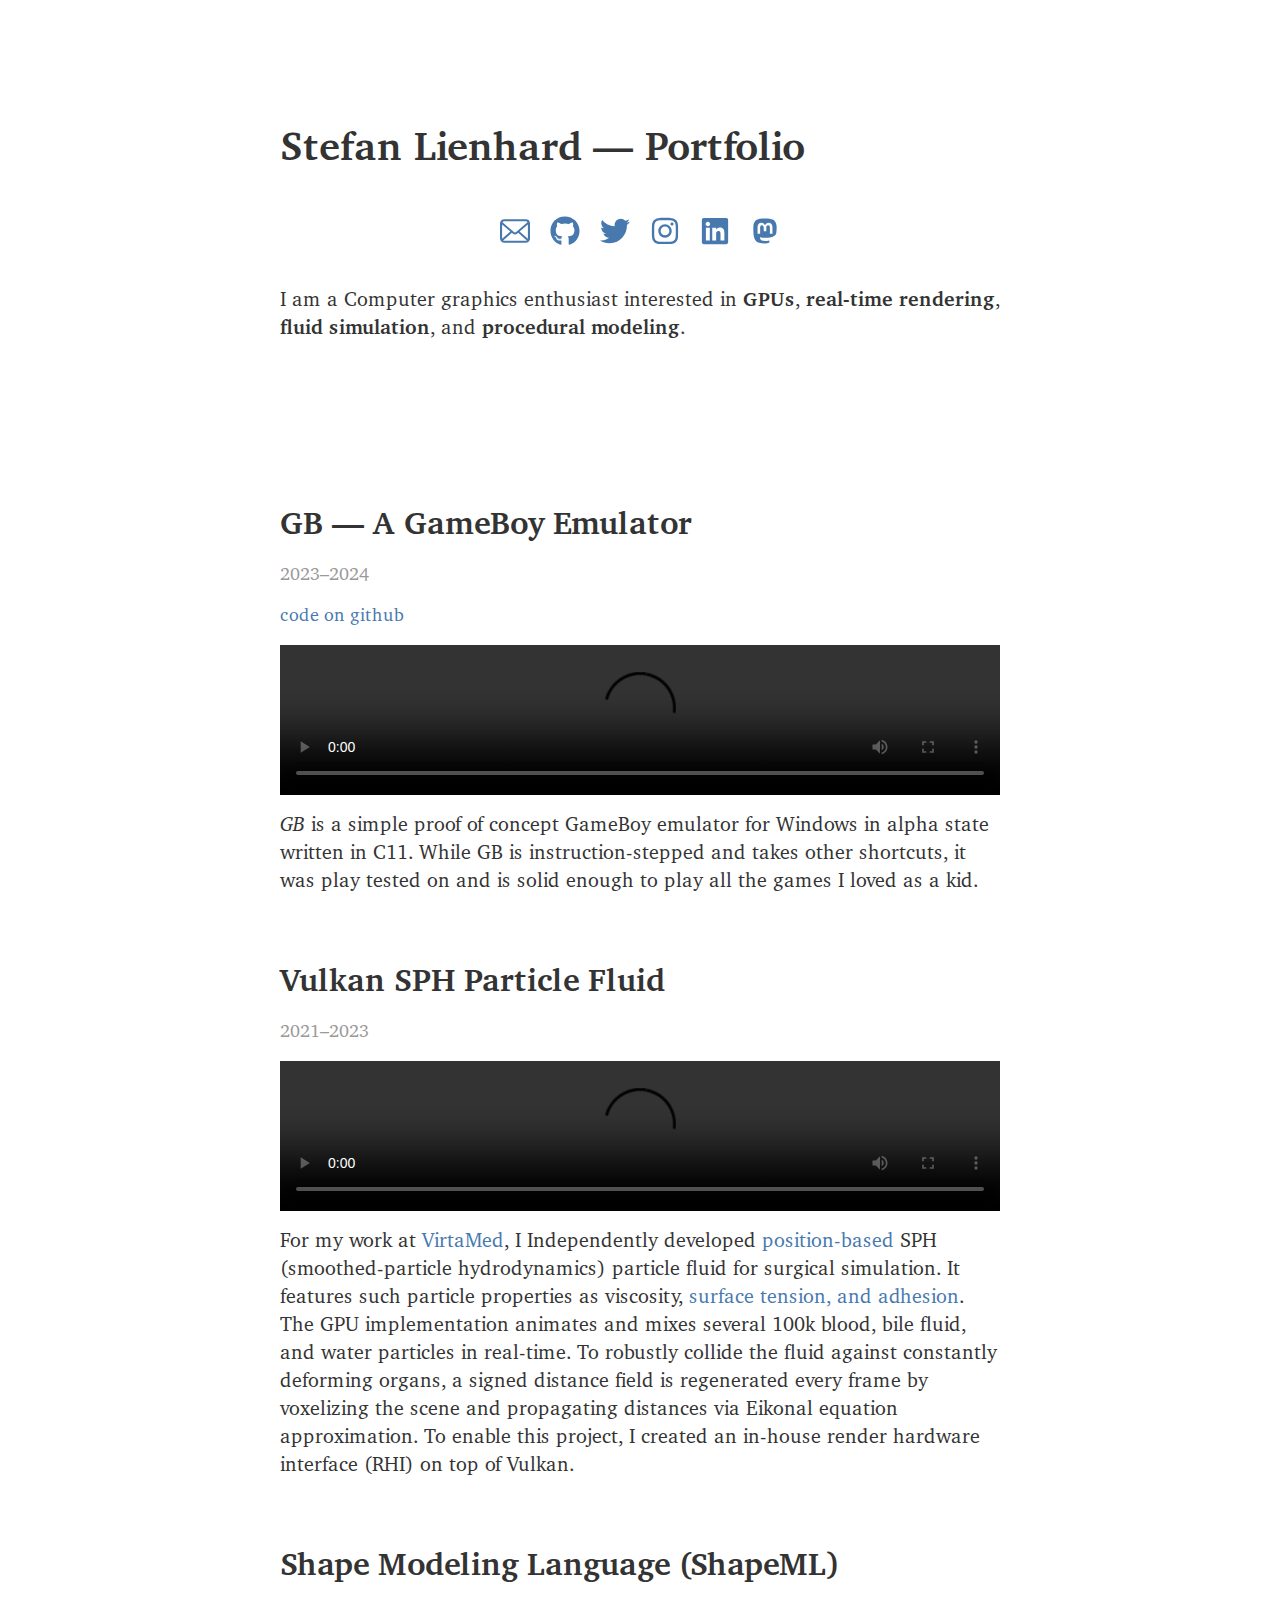
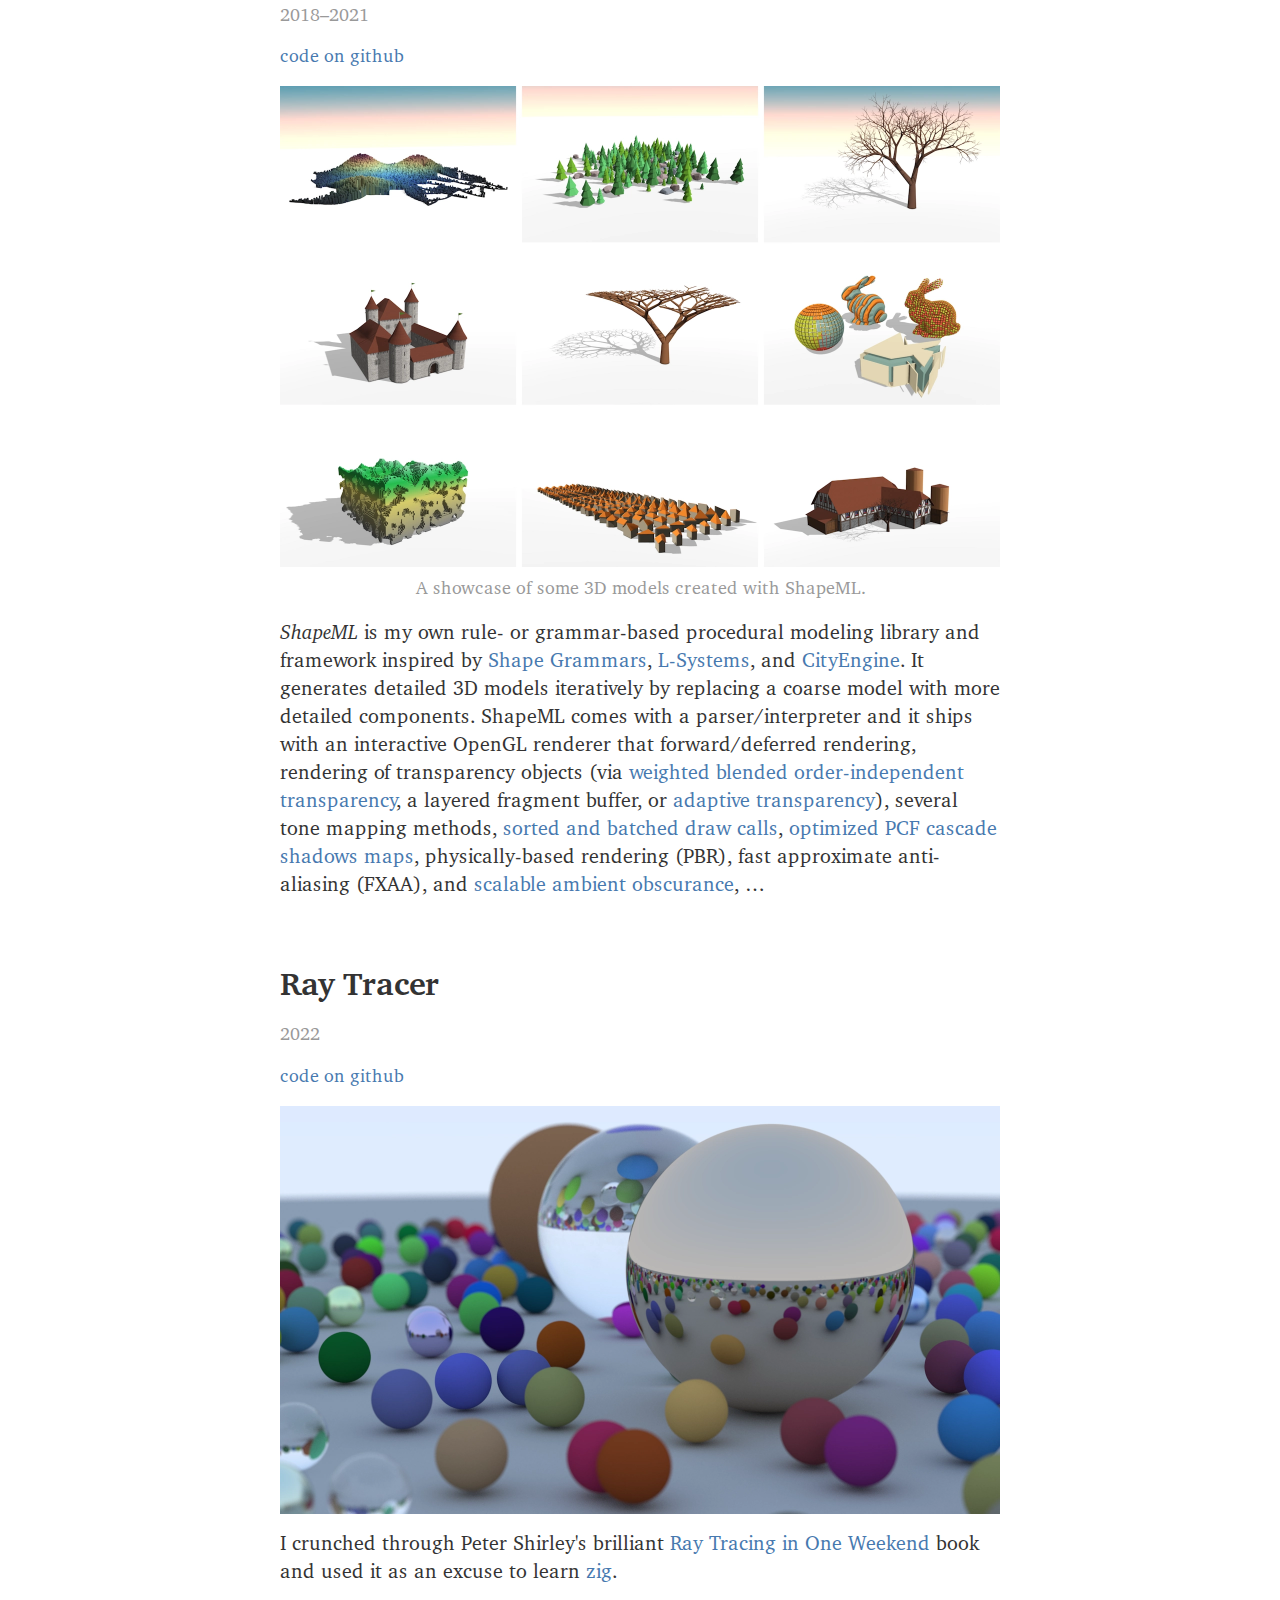
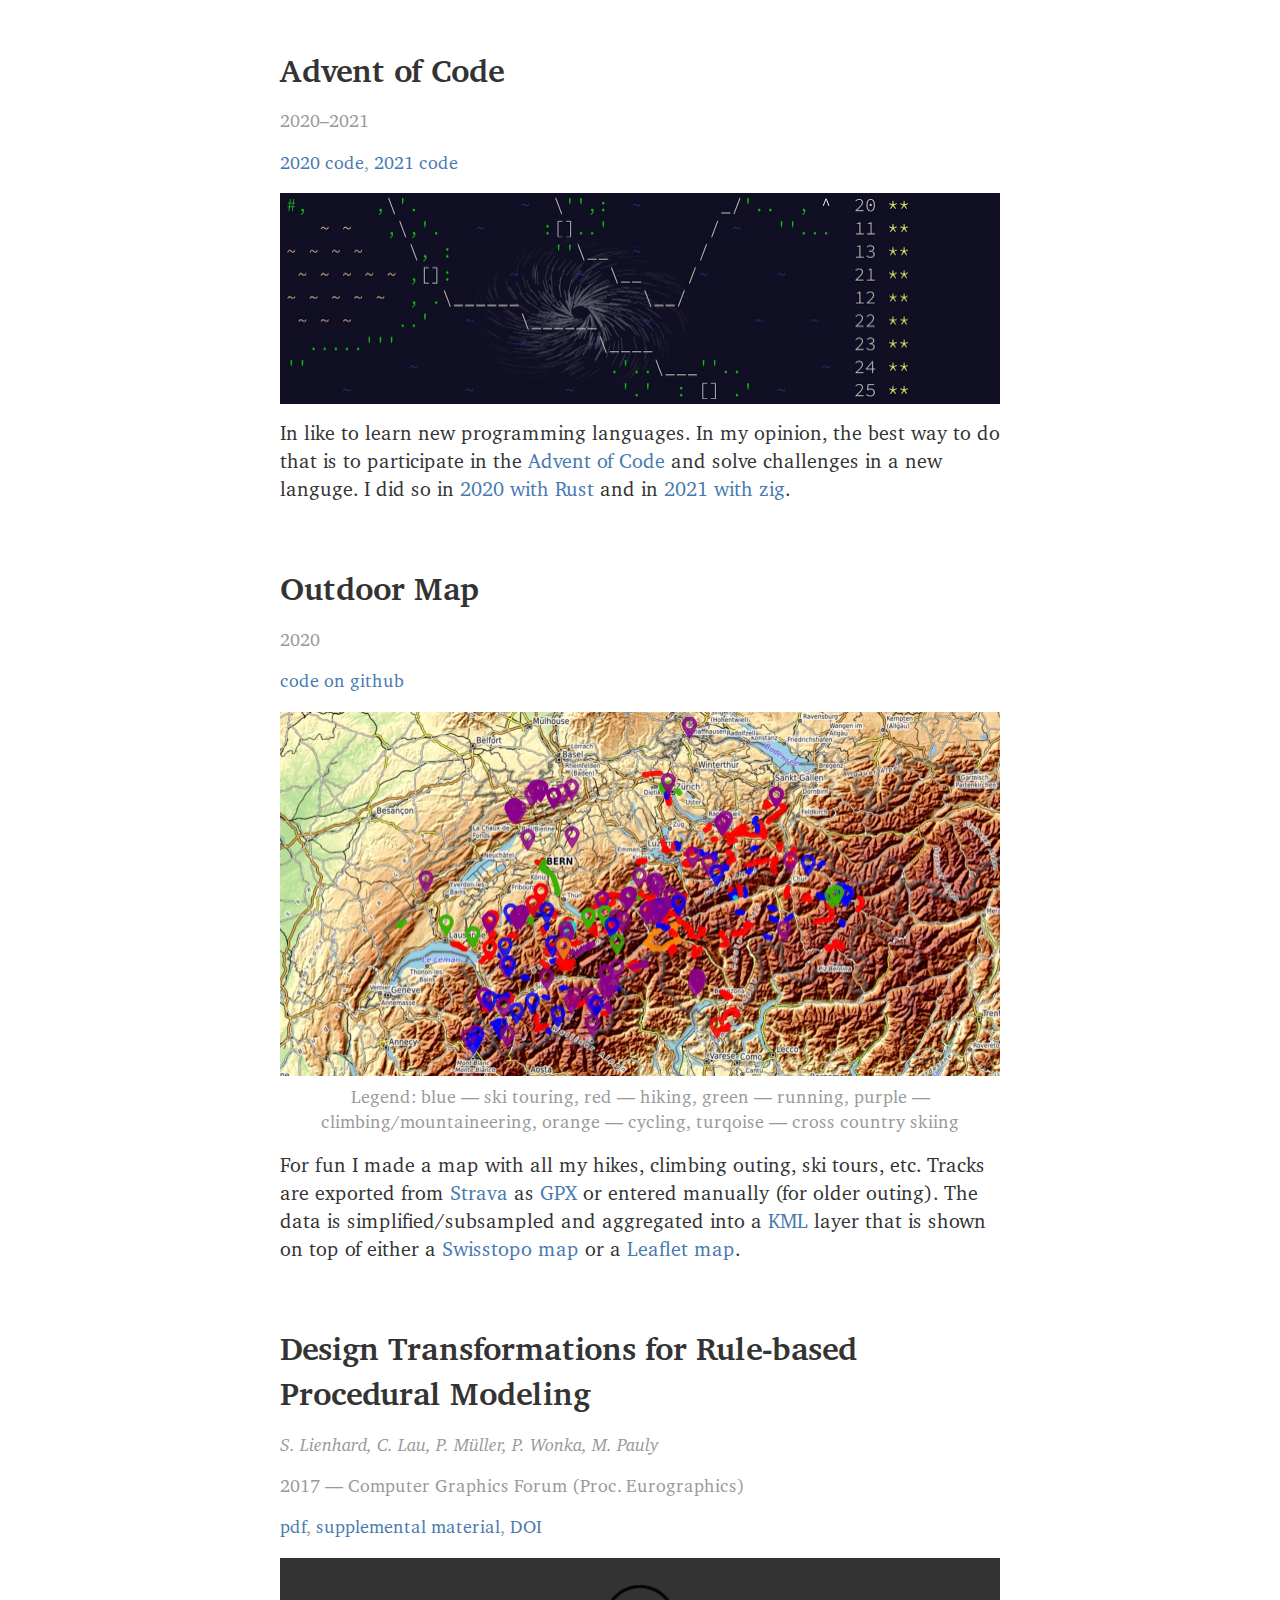
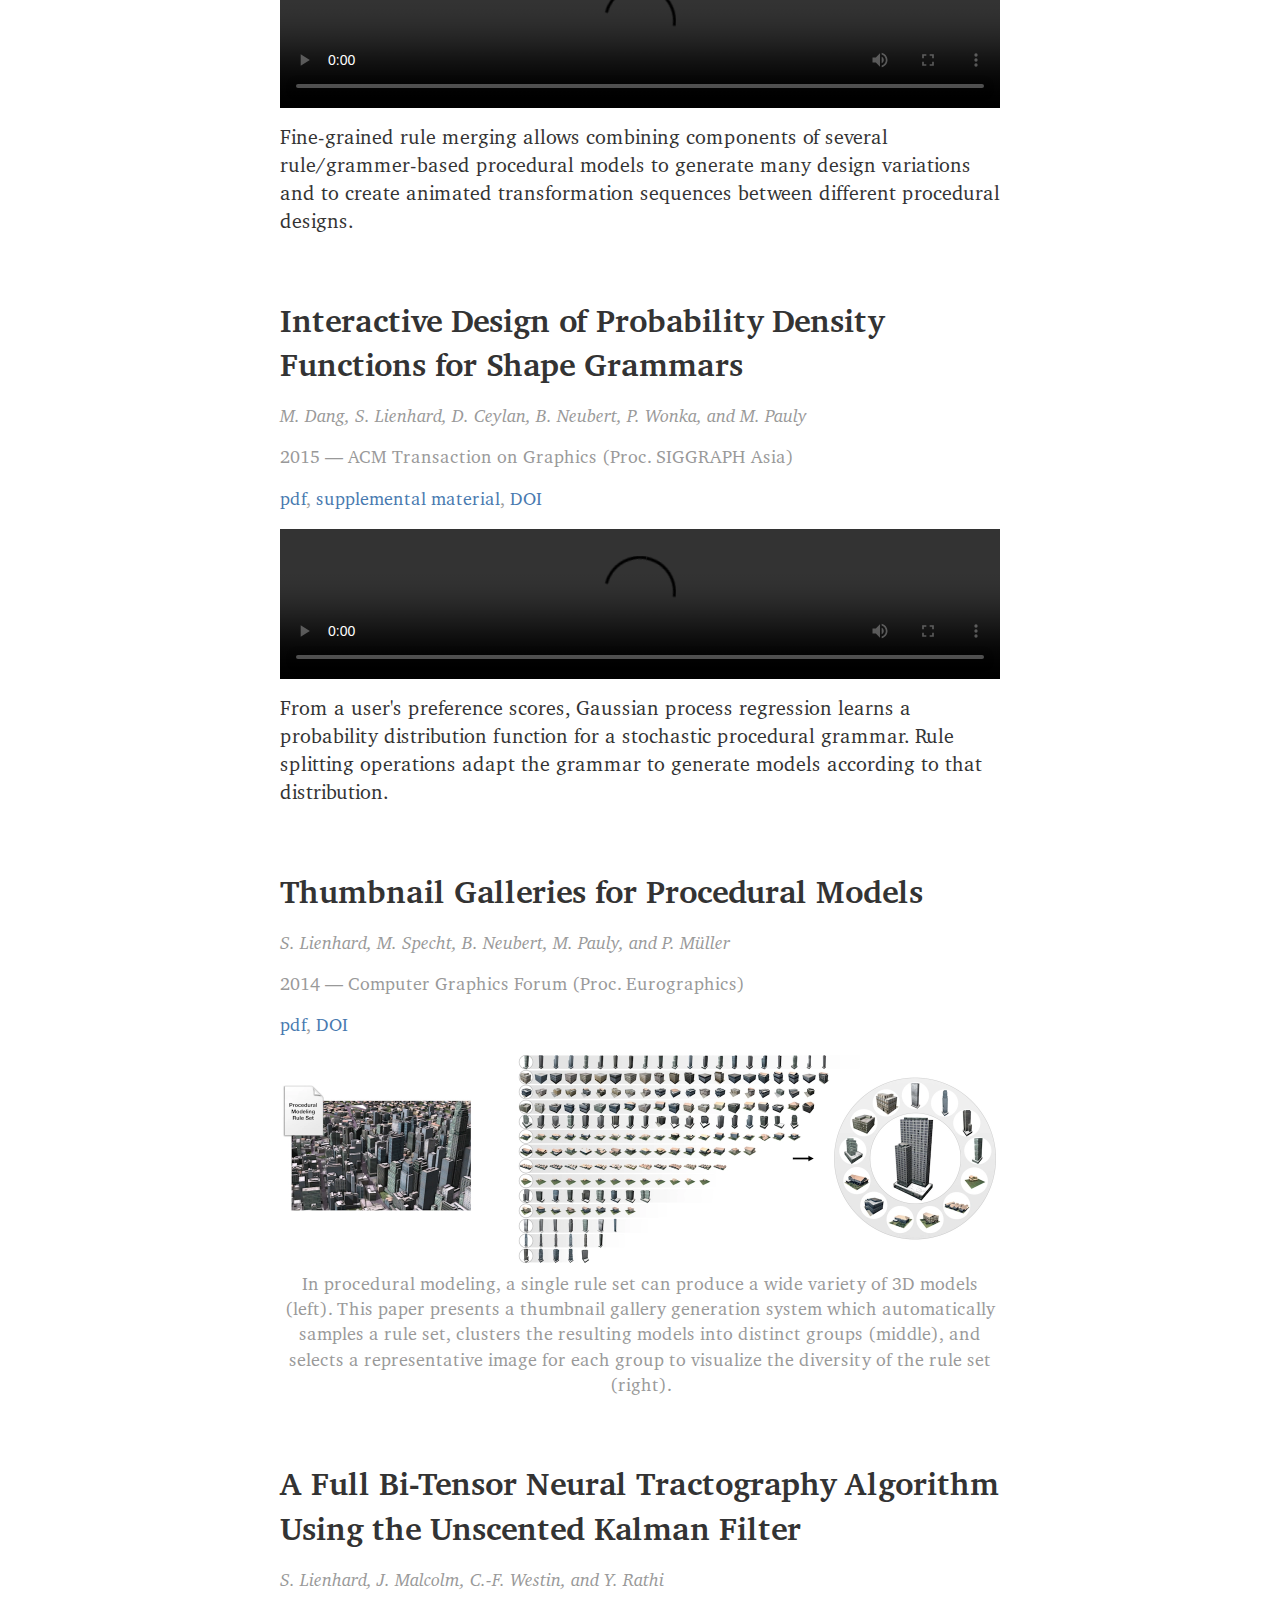
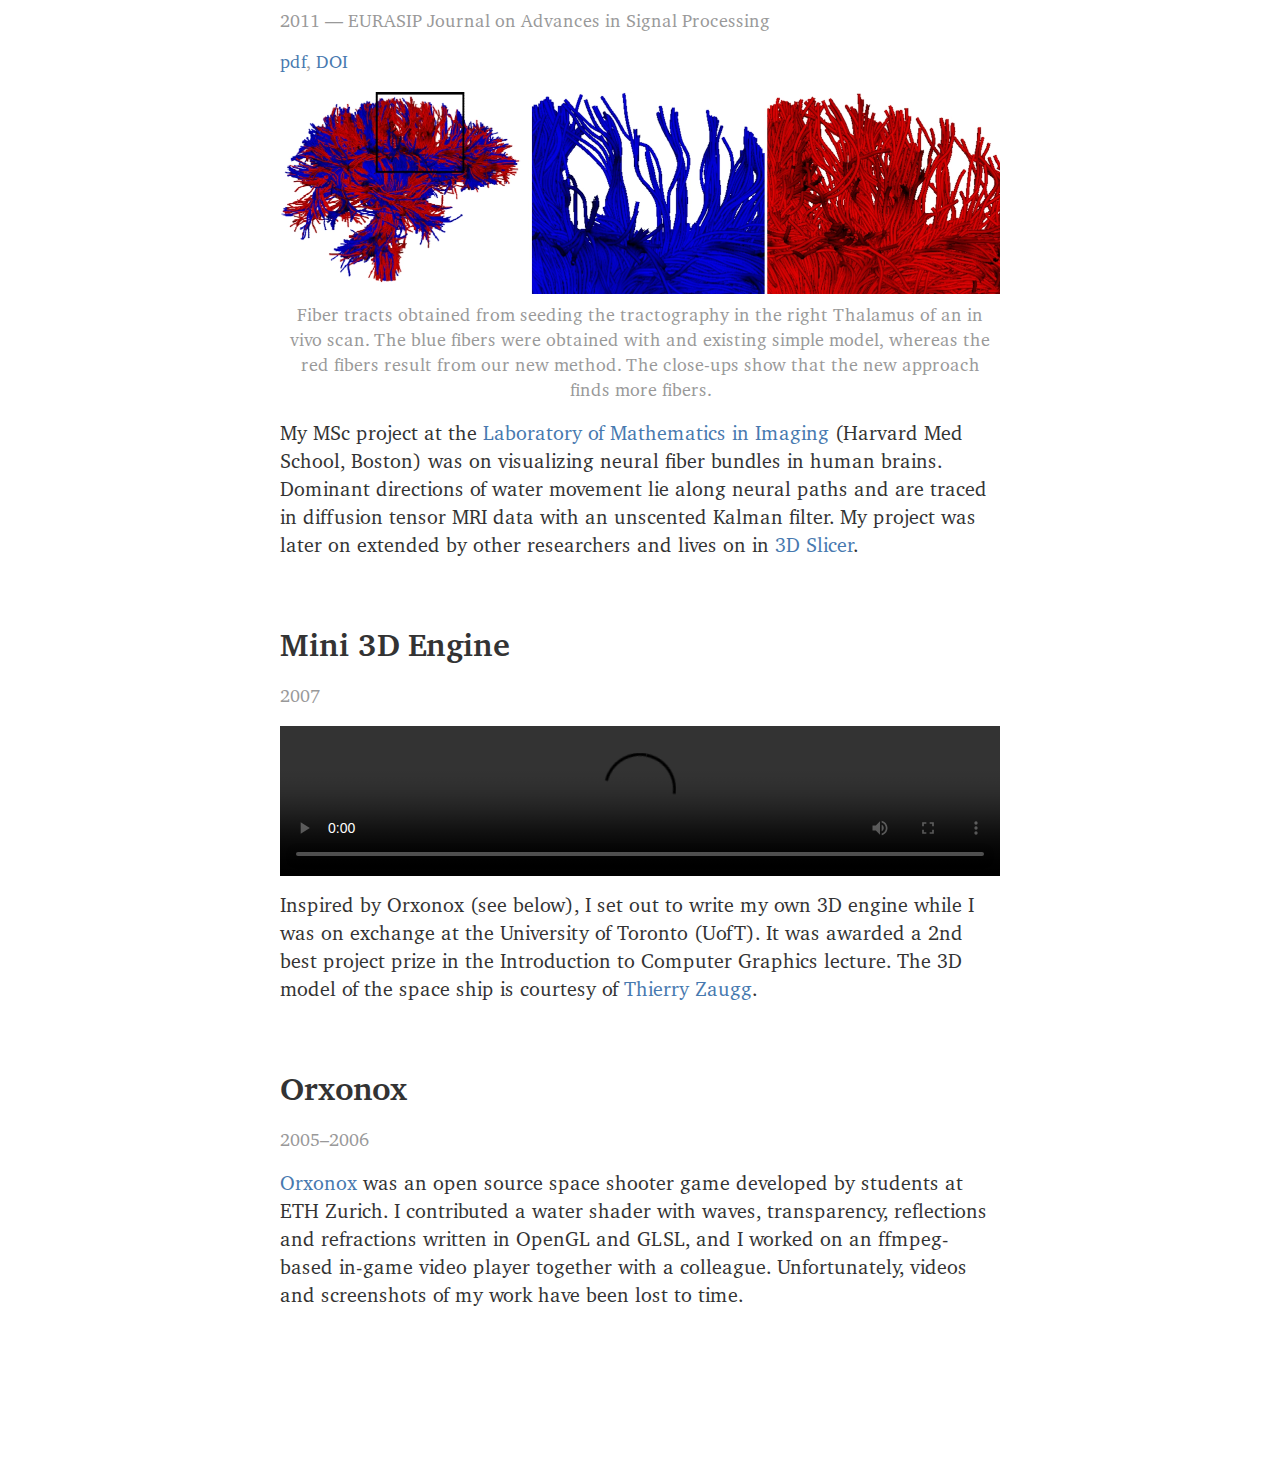
==== commit 980a9346: "Add GB GameBoy emulator to portfolio." ====
--- a/portfolio/index.html
+++ b/portfolio/index.html
@@ -22,6 +22,15 @@
 	</header>
 	<main>
 		<section>
+			<h2>GB — A GameBoy Emulator</h2>
+			<aside>
+				<p>2023–2024</p>
+				<p><a href="https://github.com/stefalie/gb">code on github</a></p>
+			</aside>
+			<video src="images/gb_donkey_kong.webm" controls=""></video>
+			<p><em>GB</em> is a simple proof of concept GameBoy emulator for Windows in alpha state written in C11. While GB is instruction-stepped and takes other shortcuts, it was play tested on and is solid enough to play all the games I loved as a kid.</p>
+		</section>
+		<section>
 			<h2>Vulkan SPH Particle Fluid</h2>
 			<aside>
 				<p>2021–2023</p>
@@ -33,26 +42,28 @@
 			<h2>Shape Modeling Language (ShapeML)</h2>
 			<aside>
 				<p>2018–2021</p>
+				<p><a href="https://github.com/stefalie/shapeml">code on github</a></p>
 			</aside>
 			<figure>
-				<a href="https://github.com/stefalie/shapeml"><img src="images/shapeml.webp" alt="Screenshots of several ShapeML scenes."></a>
+				<img src="images/shapeml.webp" alt="Screenshots of several ShapeML scenes.">
 				<figcaption>A showcase of some 3D models created with ShapeML.</figcaption>
 			</figure>
 			<p><em>ShapeML</em> is my own rule- or grammar-based procedural modeling library and framework inspired by <a href="https://en.wikipedia.org/wiki/Shape_grammar">Shape Grammars</a>, <a href="https://en.wikipedia.org/wiki/L-system">L-Systems</a>, and <a href="https://www.esri.com/en-us/arcgis/products/arcgis-cityengine/overview">CityEngine</a>. It generates detailed 3D models iteratively by replacing a coarse model with more detailed components. ShapeML comes with a parser/interpreter and it ships with an interactive OpenGL renderer that forward/deferred rendering, rendering of transparency objects (via <a href="http://jcgt.org/published/0002/02/09/">weighted blended order-independent transparency</a>, a layered fragment buffer, or <a href="https://software.intel.com/content/www/us/en/develop/articles/adaptive-transparency-hpg-2011.html">adaptive transparency</a>), several tone mapping methods, <a href="http://realtimecollisiondetection.net/blog/?p=86">sorted and batched draw calls</a>, <a href="http://the-witness.net/news/2013/09/shadow-mapping-summary-part-1/">optimized PCF cascade shadows maps</a>, physically-based rendering (PBR), fast approximate anti-aliasing (FXAA), and <a href="https://casual-effects.com/research/McGuire2012SAO/index.html">scalable ambient obscurance</a>, …</p>
-			<p>Code and details are on Github: <a href="https://github.com/stefalie/shapeml">https://github.com/stefalie/shapeml</a>.</p>
 		</section>
 		<section>
 			<h2>Ray Tracer</h2>
 			<aside>
 				<p>2022</p>
+				<p><a href="https://github.com/stefalie/raytracer">code on github</a></p>
 			</aside>
-			<a href="https://github.com/stefalie/raytracer"><img src="images/ray_tracer.webp" alt="Many ray traced spheres."></a>
-			<p>I crunched through Peter Shirley's brilliant <a href="https://raytracing.github.io">Ray Tracing in One Weekend</a> book and used it as an excuse to learn <a href="https://ziglang.org">zig</a>. The Code is on <a href="https://github.com/stefalie/raytracer">Github</a>.</p>
+			<img src="images/ray_tracer.webp" alt="Many ray traced spheres.">
+			<p>I crunched through Peter Shirley's brilliant <a href="https://raytracing.github.io">Ray Tracing in One Weekend</a> book and used it as an excuse to learn <a href="https://ziglang.org">zig</a>.</p>
 		</section>
 		<section>
 			<h2>Advent of Code</h2>
 			<aside>
 				<p>2020–2021</p>
+				<p><a href="https://github.com/stefalie/aoc2020">2020 code</a>, <a href="https://github.com/stefalie/aoc2021">2021 code</a></p>
 			</aside>
 			<img src="images/advent_of_code.webp" alt="Screenshot of the puzzle overview on the Advent of Code website.">
 			<p>In like to learn new programming languages. In my opinion, the best way to do that is to participate in the <a href="https://adventofcode.com">Advent of Code</a> and solve challenges in a new languge. I did so in <a href="https://github.com/stefalie/aoc2020">2020 with Rust</a> and in <a href="https://github.com/stefalie/aoc2021">2021 with zig</a>.</p>
@@ -61,12 +72,13 @@
 			<h2>Outdoor Map</h2>
 			<aside>
 				<p>2020</p>
+				<p><a href="https://github.com/stefalie/map.lienhard.io">code on github</a></p>
 			</aside>
 			<figure>
 				<a href="https://map.lienhard.io"><img src="images/outdoor_map.webp" alt="A map of Switzerland with markers for various sports outings."></a>
 				<figcaption>Legend: blue — ski touring, red — hiking, green — running, purple — climbing/mountaineering, orange — cycling, turqoise — cross country skiing</figcaption>
 			</figure>
-			<p>For fun I made a map with all my hikes, climbing outing, ski tours, etc. Tracks are exported from <a href="https://www.strava.com/athletes/673092">Strava</a> as <a href="https://en.wikipedia.org/wiki/GPS_Exchange_Format">GPX</a> or entered manually (for older outing). The data is simplified/subsampled and aggregated into a <a href="https://en.wikipedia.org/wiki/Keyhole_Markup_Language">KML</a> layer that is shown on top of either a <a href="https://map.lienhard.io">Swisstopo map</a> or a <a href="https://map.lienhard.io/leaflet.html">Leaflet map</a>. The Code is on <a href="https://github.com/stefalie/map.lienhard.io">Github</a>.</p>
+			<p>For fun I made a map with all my hikes, climbing outing, ski tours, etc. Tracks are exported from <a href="https://www.strava.com/athletes/673092">Strava</a> as <a href="https://en.wikipedia.org/wiki/GPS_Exchange_Format">GPX</a> or entered manually (for older outing). The data is simplified/subsampled and aggregated into a <a href="https://en.wikipedia.org/wiki/Keyhole_Markup_Language">KML</a> layer that is shown on top of either a <a href="https://map.lienhard.io">Swisstopo map</a> or a <a href="https://map.lienhard.io/leaflet.html">Leaflet map</a>.</p>
 		</section>
 		<section>
 			<h2>Design Transformations for Rule-based Procedural Modeling</h2>
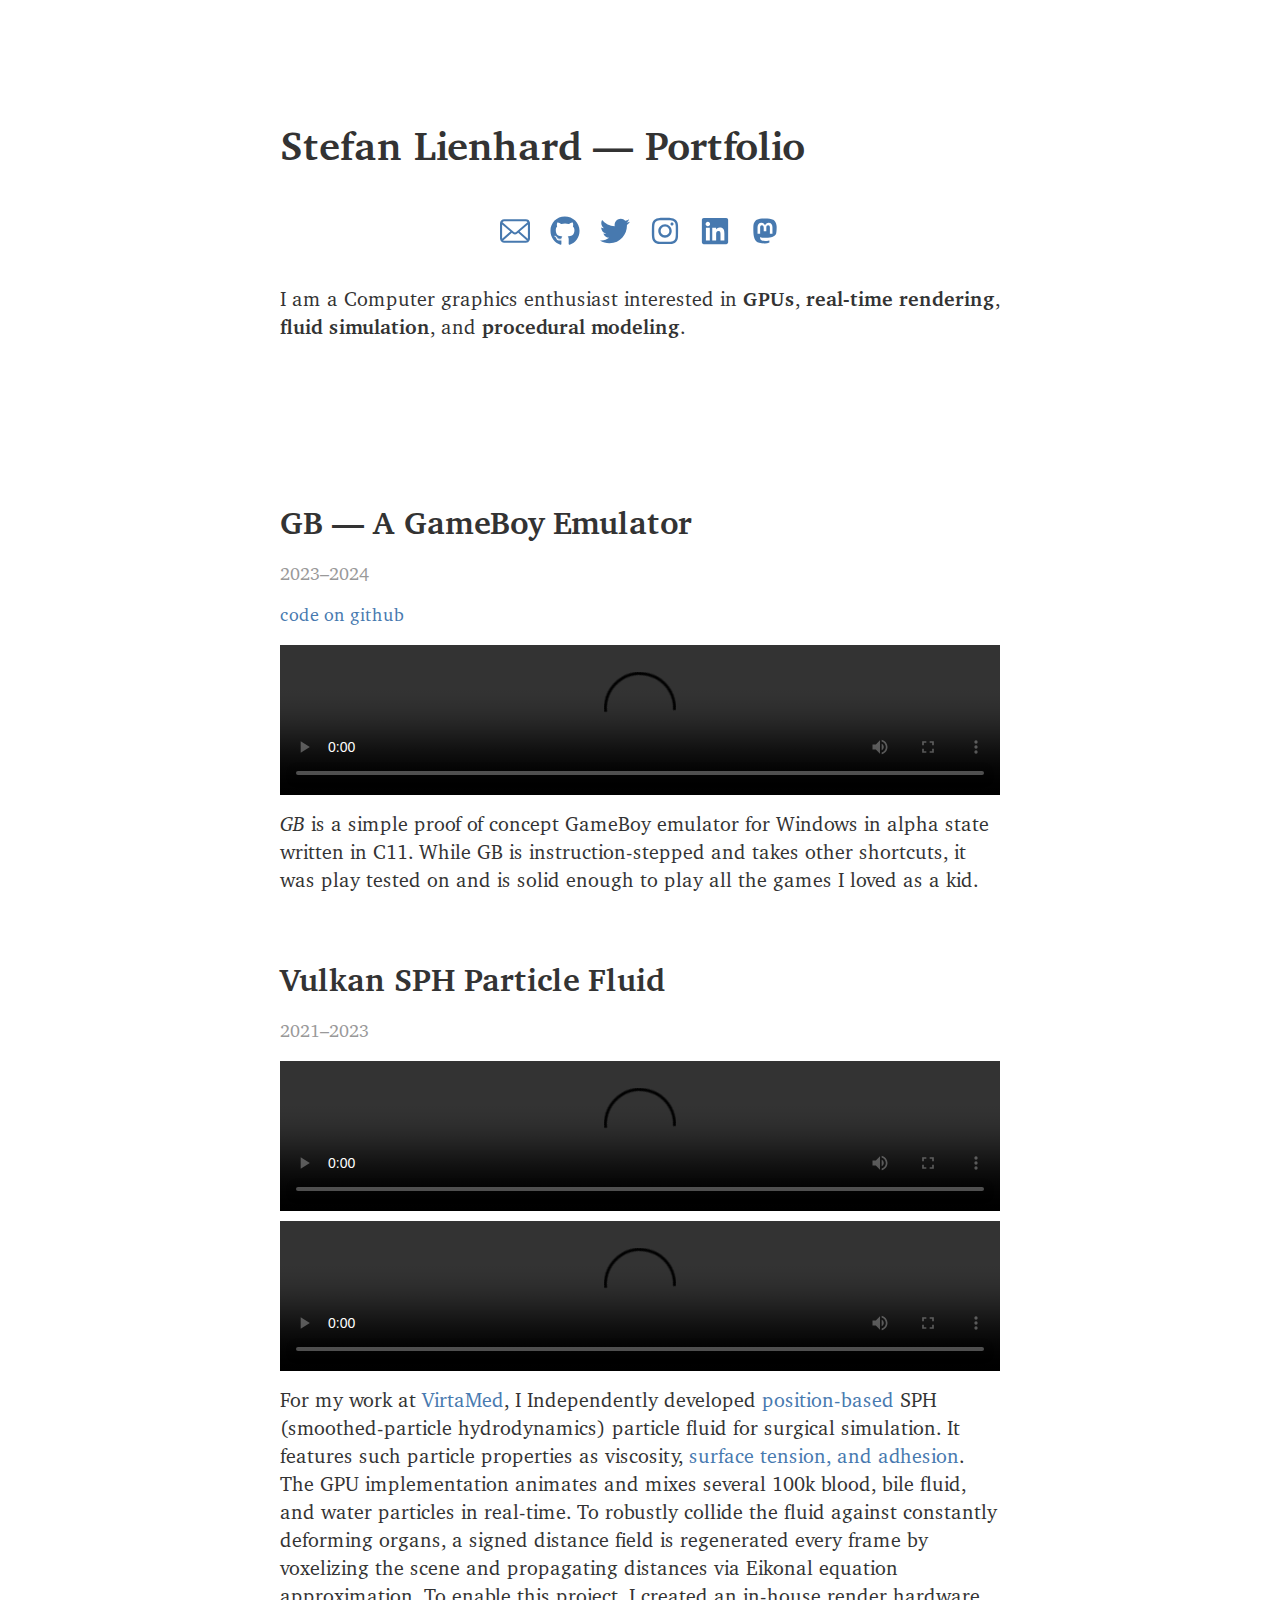
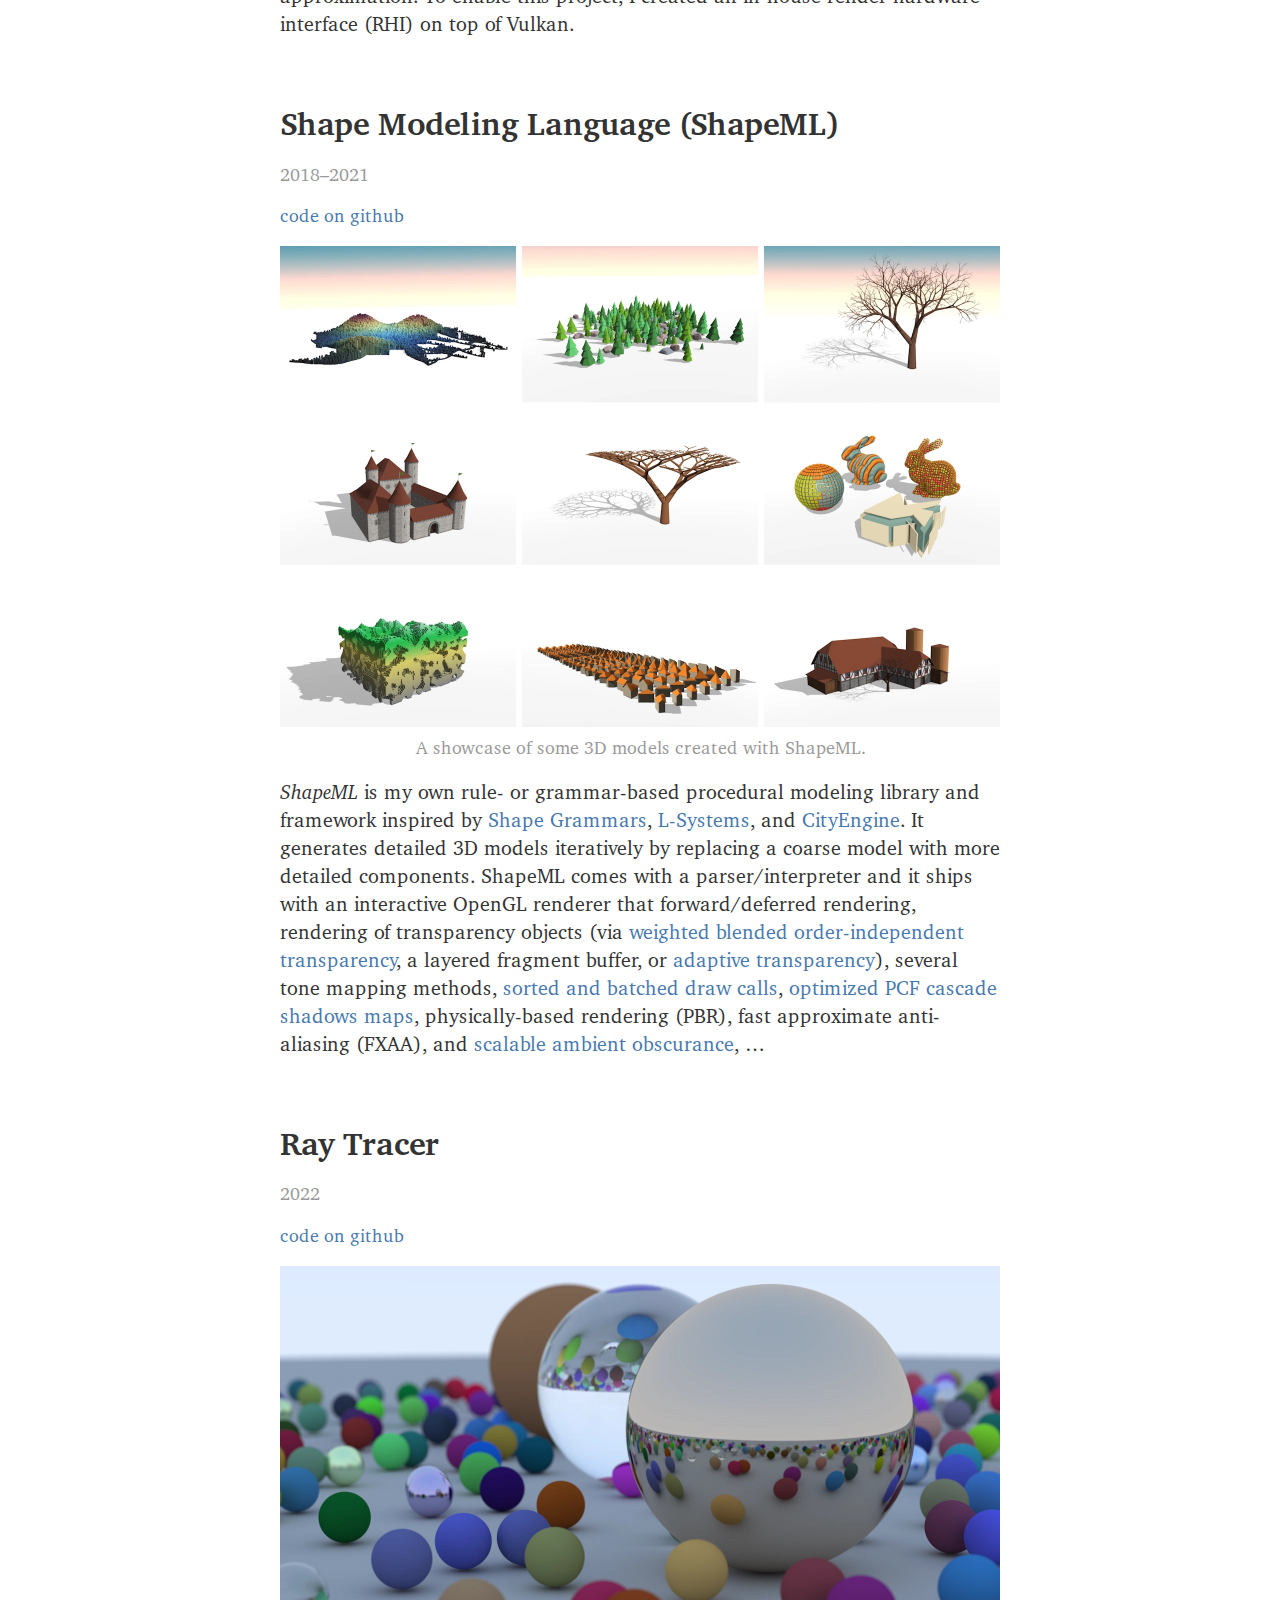
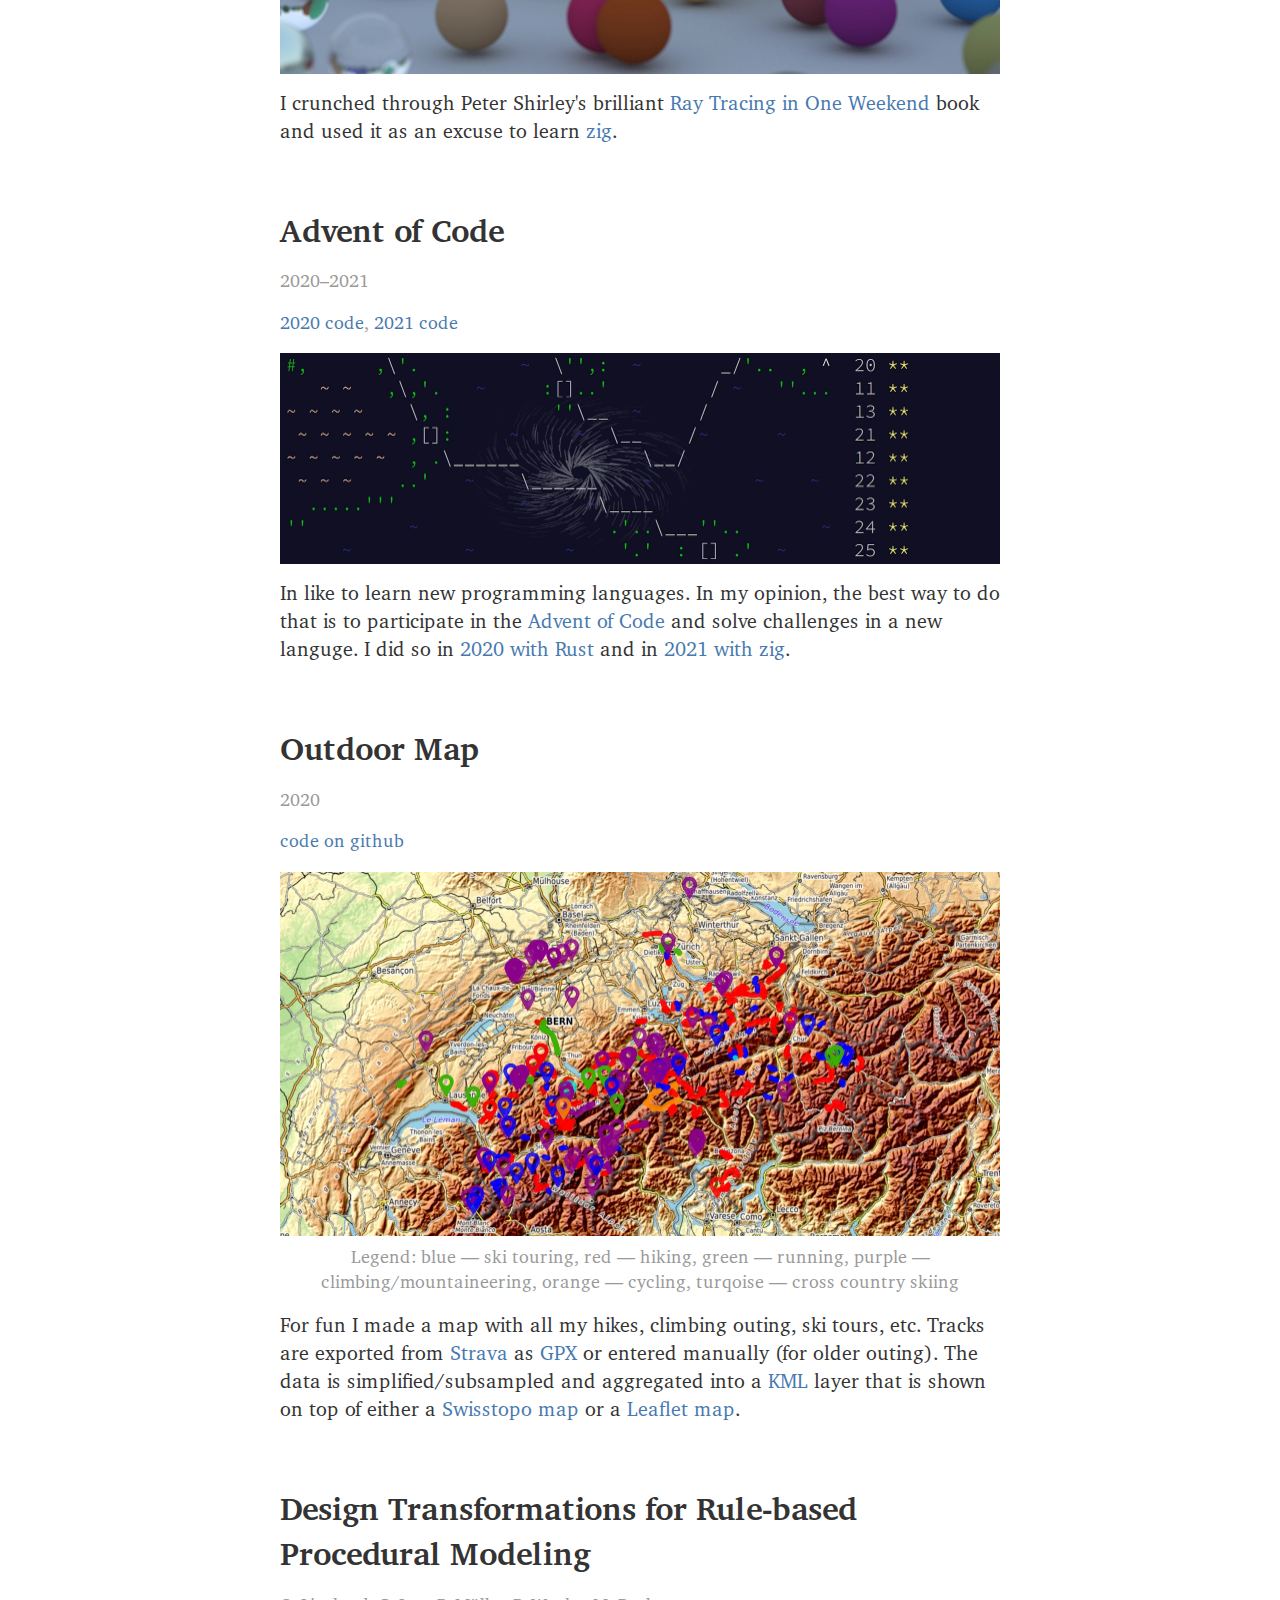
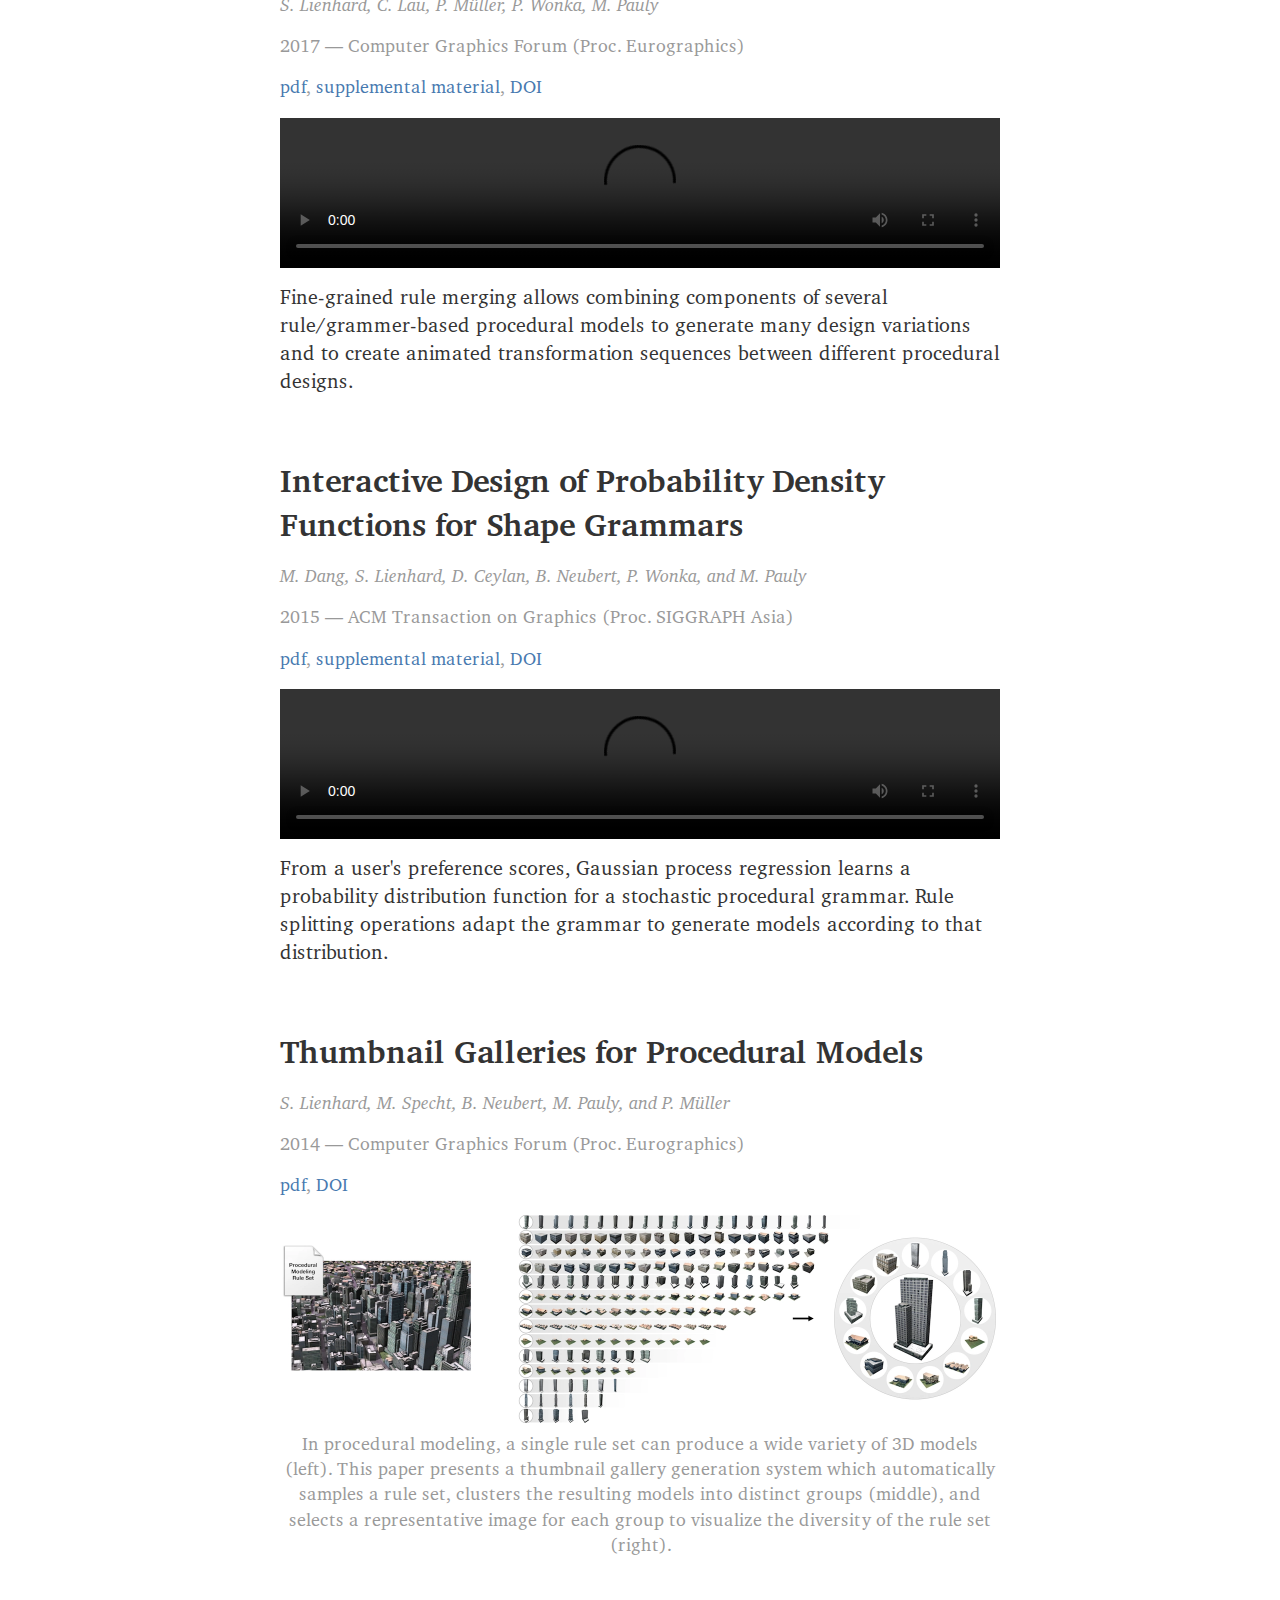
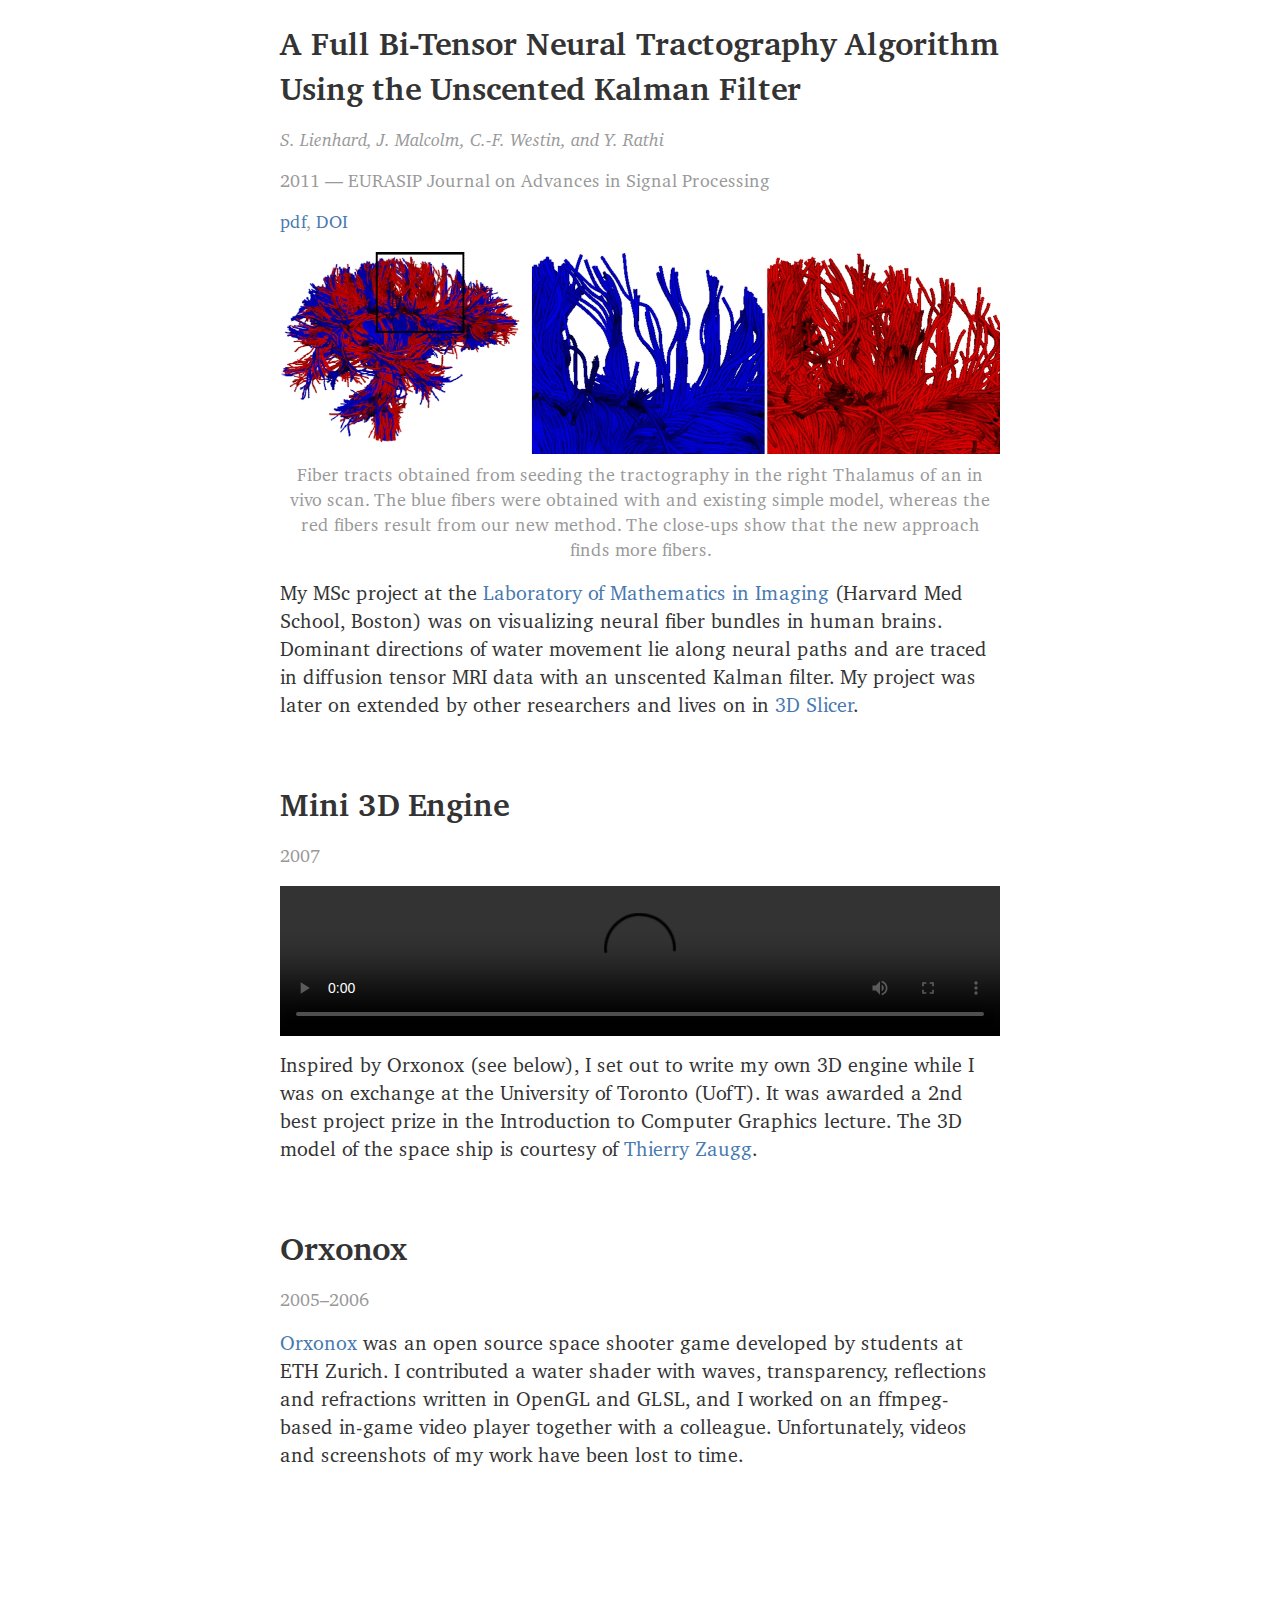
==== commit 4909a80f: "Update particle fluid videos." ====
--- a/portfolio/index.html
+++ b/portfolio/index.html
@@ -36,6 +36,7 @@
 				<p>2021–2023</p>
 			</aside>
 			<video src="images/vulkan_sph_particle_fluid.webm" controls=""></video>
+			<video src="images/vulkan_sph_particle_fluid_sdf_collisions.webm" controls=""></video>
 			<p>For my work at <a href="https://www.virtamed.com">VirtaMed</a>, I Independently developed <a href="https://blog.mmacklin.com/2013/04/24/position-based-fluids/">position-based</a> SPH (smoothed-particle hydrodynamics) particle fluid for surgical simulation. It features such particle properties as viscosity, <a href="https://cg.informatik.uni-freiburg.de/publications/2013_SIGGRAPHASIA_surfaceTensionAdhesion.pdf">surface tension, and adhesion</a>. The GPU implementation animates and mixes several 100k blood, bile fluid, and water particles in real-time. To robustly collide the fluid against constantly deforming organs, a signed distance field is regenerated every frame by voxelizing the scene and propagating distances via Eikonal equation approximation. To enable this project, I created an in-house render hardware interface (RHI) on top of Vulkan.</p>
 		</section>
 		<section>
